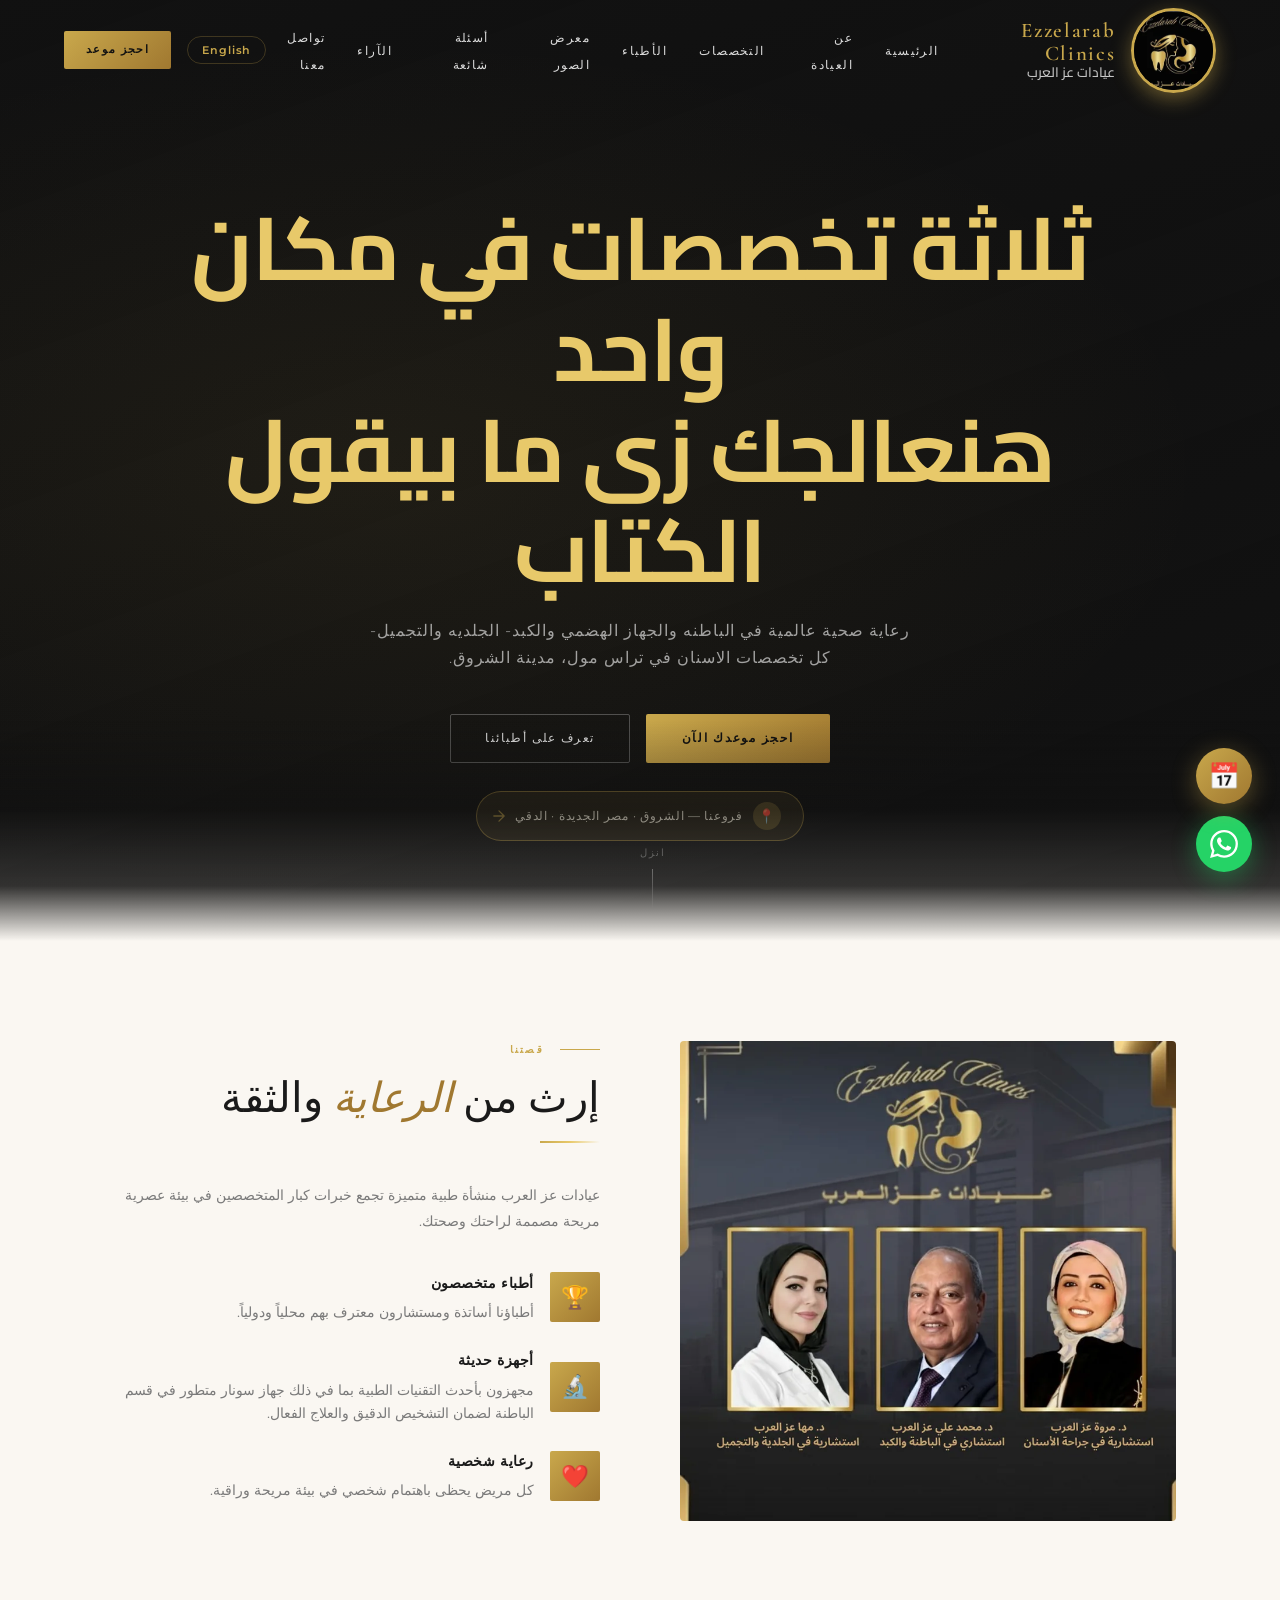
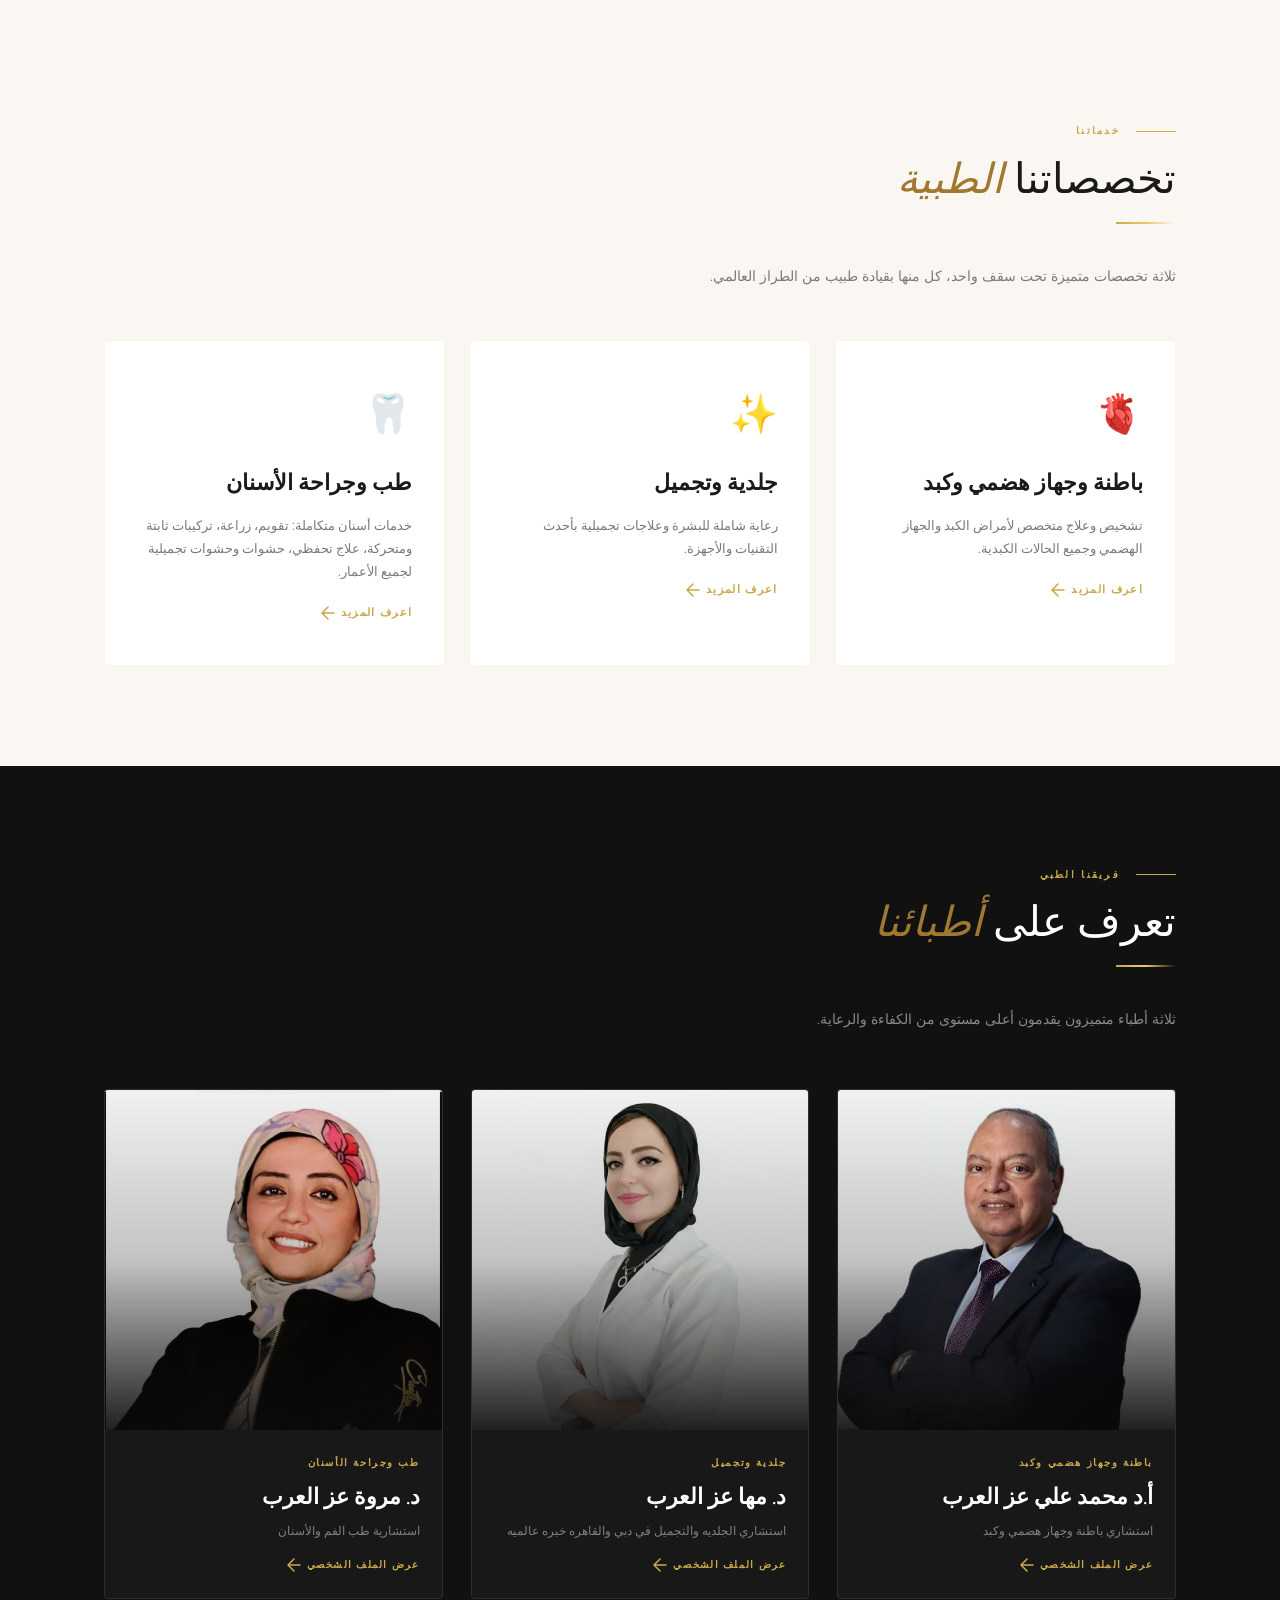
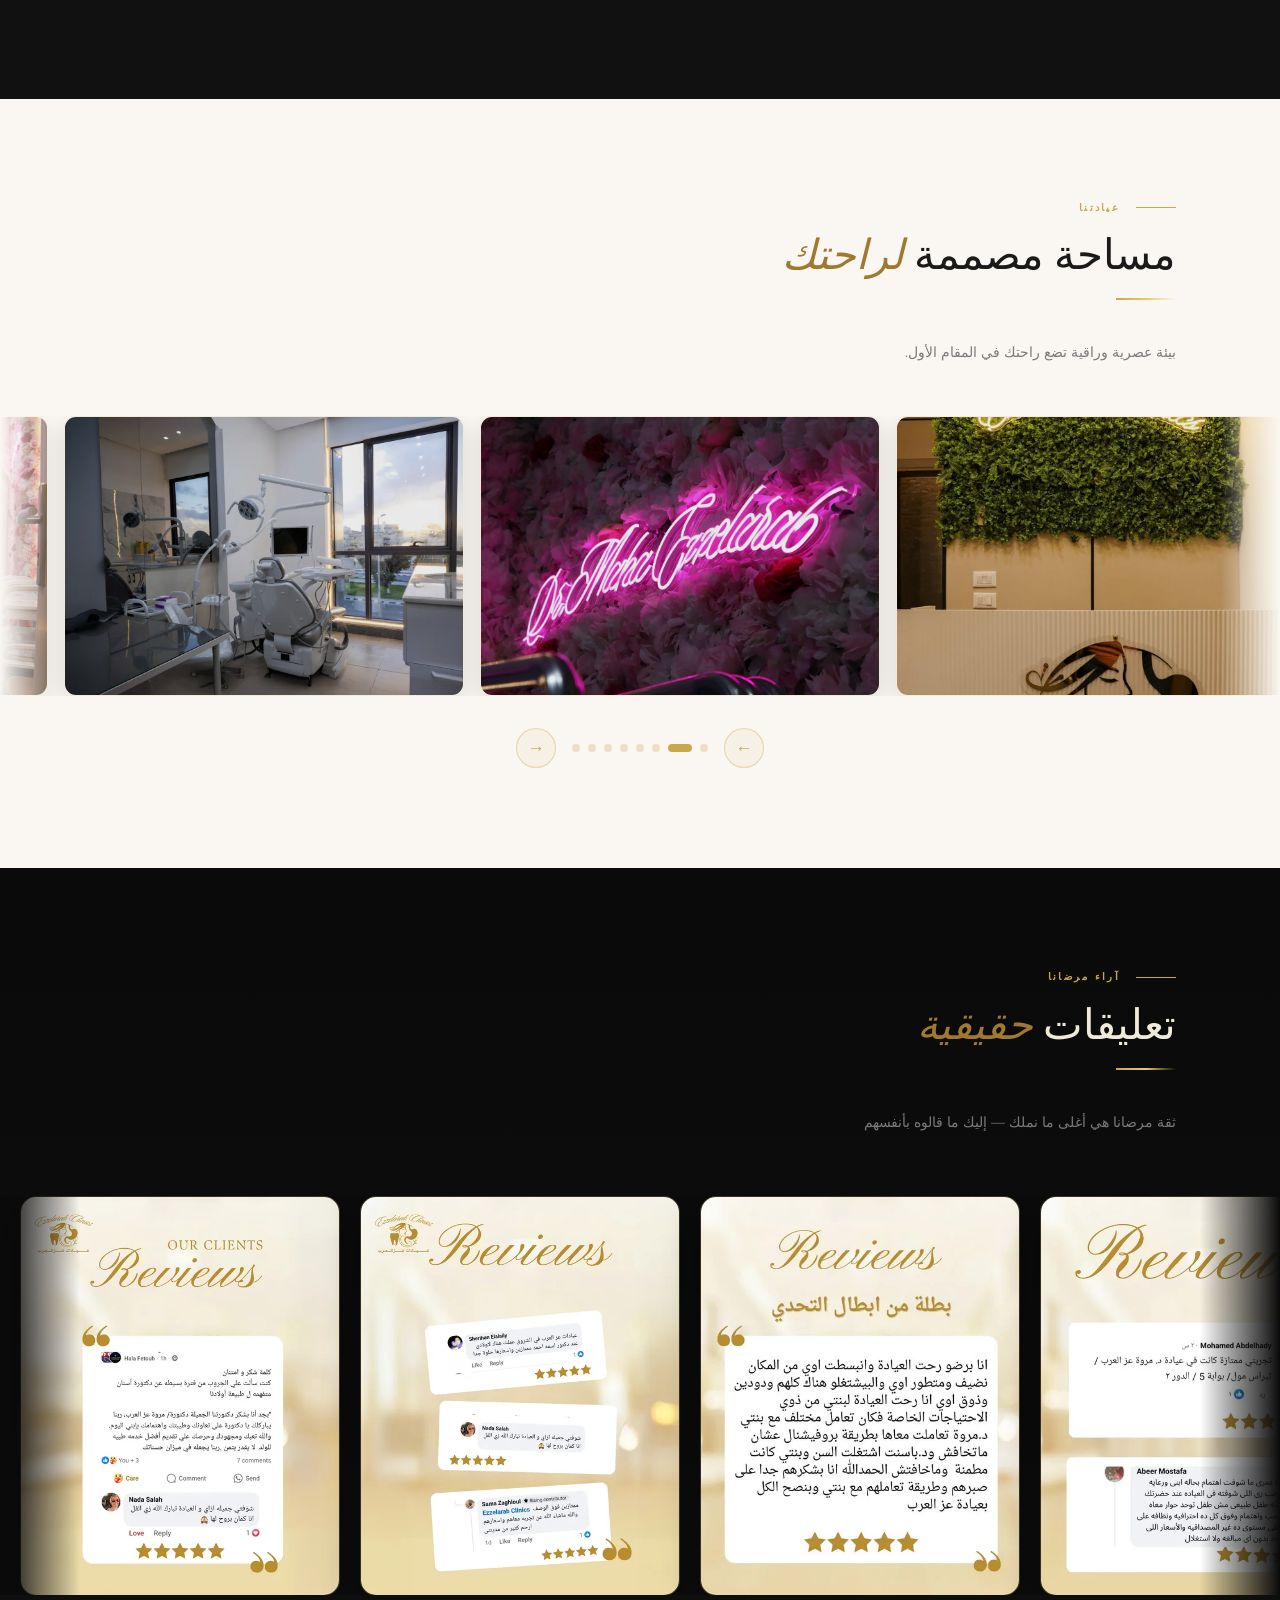
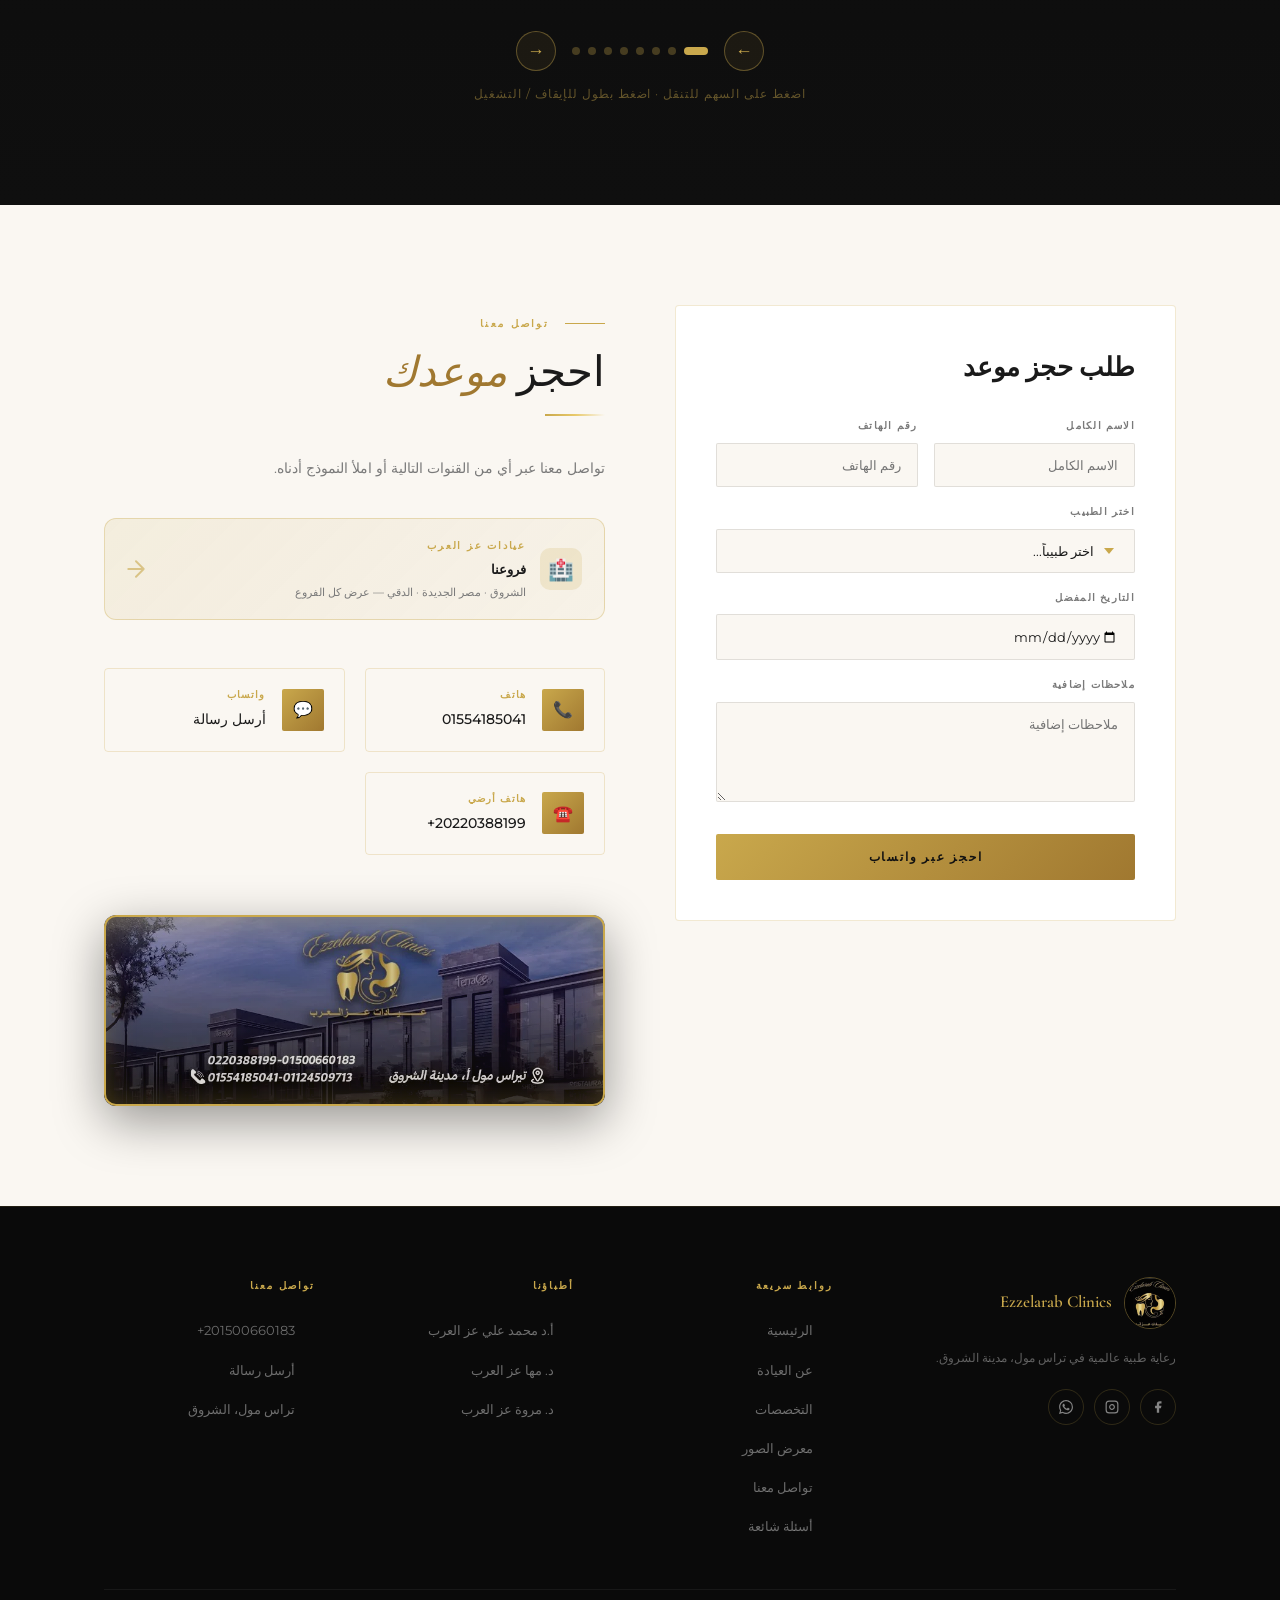
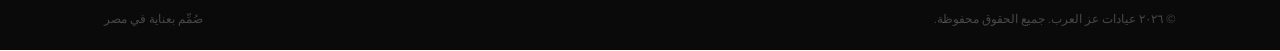
==== index.html @ 3bc79c00 "first commit" ====
<!DOCTYPE html>
<html lang="ar" dir="rtl">
<head>
  <meta charset="UTF-8" />
  <meta name="viewport" content="width=device-width, initial-scale=1.0" />
  <meta name="description" content="عيادات عز العرب في الشروق — أفضل عيادة جلدية وتجميل، طب أسنان، وباطنة وجهاز هضمي. خدمة ذوي الهمم متاحة. تيراس مول الشروق. احجز موعدك الآن." />
  <meta name="keywords" content="عيادة الشروق, عيادة جلدية الشروق, دكتور جلدية الشروق, عيادة أسنان الشروق, طبيب أسنان الشروق, دكتور باطنة الشروق, عيادة تجميل الشروق, عيادة ذوي الهمم الشروق, طبيب أسنان ذوي الهمم, دكتور جلدية قريب مني, أفضل عيادة في الشروق, عيادة تيراس مول, عز العرب, عيادات عز العرب, د. مها عز العرب, د. محمد عز العرب, د. مروة عز العرب, ezzelarab clinics, dermatology shorouk, dentist shorouk, skin clinic cairo, dental clinic el shorouk, internal medicine shorouk, best clinic shorouk, shorouk city clinic, terrace mall clinic, عيادة قرب الشروق, عيادة في القاهرة الجديدة, دكتور جلدية قرب الشروق, عيادة جلدية وتجميل القاهرة, حجز موعد عيادة الشروق, عيادة زوي الهمم القاهرة" />
  <meta name="robots" content="index, follow" />
  <meta name="author" content="عيادات عز العرب" />
  <meta property="og:title" content="عيادات عز العرب | جلدية - أسنان - باطنة | الشروق" />
  <meta property="og:description" content="أفضل عيادات الشروق — جلدية وتجميل، أسنان، وباطنة. خدمة ذوي الهمم. تيراس مول الشروق." />
  <meta property="og:type" content="website" />
  <meta property="og:locale" content="ar_EG" />
  <title>عيادات عز العرب | جلدية - أسنان - باطنة - ذوو الهمم | الشروق</title>
  <link rel="stylesheet" href="style.css" />
  <link rel="stylesheet" href="reset-lang-ar.css" />
  <link rel="stylesheet" href="rtl-professional.css" />
  <link rel="preconnect" href="https://fonts.googleapis.com" />
  <link rel="preconnect" href="https://fonts.gstatic.com" crossorigin />
  <link href="https://fonts.googleapis.com/css2?family=Cormorant+Garamond:ital,wght@0,300;0,400;0,600;1,300&family=Cairo:wght@300;400;600;700;900&family=Montserrat:wght@300;400;500;600;700&display=swap" rel="stylesheet" />
<script type="application/ld+json">
{
  "@context": "https://schema.org",
  "@type": "FAQPage",
  "mainEntity": [
    {
      "@type": "Question",
      "name": "إيه تخصصات عيادات عز العرب؟",
      "acceptedAnswer": {
        "@type": "Answer",
        "text": "عيادات عز العرب في الشروق بتضم ثلاث تخصصات: طب الباطنة والجهاز الهضمي مع د. محمد علي عز العرب، الجلدية والتجميل مع د. مها عز العرب، وطب وجراحة الأسنان مع د. مروة عز العرب."
      }
    },
    {
      "@type": "Question",
      "name": "فين العيادة بالظبط؟",
      "acceptedAnswer": {
        "@type": "Answer",
        "text": "العيادة موجودة في تيراس مول، مدينة الشروق، القاهرة. يمكنك الوصول إليها بسهولة من الشروق والقاهرة الجديدة وما حواليها."
      }
    },
    {
      "@type": "Question",
      "name": "هل في خدمة لذوي الهمم؟",
      "acceptedAnswer": {
        "@type": "Answer",
        "text": "أيوه، عيادات عز العرب بتوفر خدمة خاصة لذوي الهمم في جميع التخصصات — جلدية وأسنان وباطنة."
      }
    },
    {
      "@type": "Question",
      "name": "إزاي أحجز موعد؟",
      "acceptedAnswer": {
        "@type": "Answer",
        "text": "تقدر تحجز موعدك عن طريق نموذج الحجز في الموقع، أو على رقم 01554185041، أو عبر WhatsApp على نفس الرقم، أو على الأرضي 0220388199."
      }
    },
    {
      "@type": "Question",
      "name": "What specialties does Ezzelarab Clinics offer?",
      "acceptedAnswer": {
        "@type": "Answer",
        "text": "Ezzelarab Clinics in El Shorouk offers Internal Medicine, Dermatology and Aesthetics, and Dental Surgery. Services are available for people with disabilities."
      }
    },
    {
      "@type": "Question",
      "name": "Where is Ezzelarab Clinics located?",
      "acceptedAnswer": {
        "@type": "Answer",
        "text": "Ezzelarab Clinics is located in Terrace Mall, El Shorouk City, Cairo, Egypt."
      }
    }
  ]
}
</script>
</head>
<body>

<!-- ══ LOADER ══ -->
<div id="page-loader">
  <img src="images/logo.webp" alt="Ezzelarab Clinics" class="loader-logo" />
  <div class="loader-bar"></div>
</div>

<!-- ══ NAVBAR ══ -->
<nav id="navbar" class="transparent">
  <a href="index.html" class="nav-logo">
    <img src="images/logo.webp" alt="Logo" />
    <div class="nav-logo-text">
      <span class="en">Ezzelarab Clinics</span>
      <span class="ar">عيادات عز العرب</span>
    </div>
  </a>
  <ul class="nav-links">
    <li><a href="#hero"        data-i18n="nav_home"></a></li>
    <li><a href="#about"       data-i18n="nav_about"></a></li>
    <li><a href="#specialties" data-i18n="nav_specialties"></a></li>
    <li><a href="#doctors"     data-i18n="nav_doctors"></a></li>
    <li><a href="#gallery"     data-i18n="nav_gallery"></a></li>
    <li><a href="faq.html"     data-i18n="nav_faq">أسئلة شائعة</a></li>
    <li><a href="#testimonials" data-i18n="test_nav">الآراء</a></li>
    <li><a href="#booking"     data-i18n="nav_contact"></a></li>
  </ul>
  <div class="nav-actions">
    <button class="lang-toggle">English</button>
    <a href="#booking" class="btn-book-nav" data-i18n="nav_book"></a>
    <button class="nav-hamburger" aria-label="Menu">
      <span></span><span></span><span></span>
    </button>
  </div>
</nav>

<!-- Mobile Menu -->
<div class="nav-mobile-menu">
  <a href="#hero"        data-i18n="nav_home"></a>
  <div class="nav-mobile-divider"></div>
  <a href="#about"       data-i18n="nav_about"></a>
  <div class="nav-mobile-divider"></div>
  <a href="#specialties" data-i18n="nav_specialties"></a>
  <div class="nav-mobile-divider"></div>
  <a href="#doctors"     data-i18n="nav_doctors"></a>
  <div class="nav-mobile-divider"></div>
  <a href="#gallery"     data-i18n="nav_gallery"></a>
  <div class="nav-mobile-divider"></div>
  <a href="faq.html"     data-i18n="nav_faq">أسئلة شائعة</a>
  <div class="nav-mobile-divider"></div>
  <a href="#testimonials" data-i18n="test_nav">الآراء</a>
  <div class="nav-mobile-divider"></div>
  <a href="#booking"     data-i18n="nav_contact"></a>
  <div class="nav-mobile-divider"></div>
  <a href="#booking" class="btn-primary" style="font-size:0.9rem;padding:14px 32px;" data-i18n="nav_book"></a>
</div>

<!-- ══ HERO ══ -->
<section id="hero">
  <div class="hero-bg"></div>
  <div class="hero-content">
    <h1 class="hero-title">
      <span data-i18n="hero_title_1"></span><br/>
      <span data-i18n="hero_title_2" style="color:transparent;background:linear-gradient(135deg,#C9A84C,#F5E1A4,#C9A84C);-webkit-background-clip:text;background-clip:text;font-style:italic"></span><br/>
      <span data-i18n="hero_title_3"></span>
    </h1>
    <p class="hero-subtitle" data-i18n="hero_sub"></p>
    <div class="hero-cta">
      <a href="#booking" class="btn-primary"><span data-i18n="hero_btn1"></span></a>
      <a href="#doctors" class="btn-secondary"><span data-i18n="hero_btn2"></span></a>
    </div>
    <a href="branches.html" id="hero-branches-btn" style="display:inline-flex;align-items:center;gap:10px;margin-top:28px;background:rgba(201,168,76,0.1);border:1px solid rgba(201,168,76,0.4);border-radius:40px;padding:10px 22px 10px 16px;text-decoration:none;color:rgba(240,234,216,0.85);font-size:0.75rem;letter-spacing:0.06em;transition:all 0.25s;backdrop-filter:blur(8px);animation:heroBtnPulse 3s ease-in-out infinite;"
    onmouseover="this.style.background='rgba(201,168,76,0.2)';this.style.borderColor='rgba(201,168,76,0.7)';this.style.color='#F5E1A4'"
    onmouseout="this.style.background='rgba(201,168,76,0.1)';this.style.borderColor='rgba(201,168,76,0.4)';this.style.color='rgba(240,234,216,0.85)'">
      <span style="background:rgba(201,168,76,0.25);border-radius:50%;width:28px;height:28px;display:flex;align-items:center;justify-content:center;font-size:0.85rem;flex-shrink:0;">📍</span>
      <span data-i18n="hero_branches_btn"></span>
      <svg width="12" height="12" viewBox="0 0 14 14" fill="none" style="opacity:0.6;flex-shrink:0;"><path d="M1 7h12M7 1l6 6-6 6" stroke="#C9A84C" stroke-width="1.5" stroke-linecap="round" stroke-linejoin="round"/></svg>
    </a>
    <style>@keyframes heroBtnPulse{0%,100%{box-shadow:0 0 0 0 rgba(201,168,76,0)}50%{box-shadow:0 0 0 6px rgba(201,168,76,0.12)}}</style>
  </div>
  <div class="hero-scroll-hint">
    <span data-i18n="hero_scroll"></span>
    <div class="scroll-line"></div>
  </div>
</section>

<!-- ══ ABOUT ══ -->
<section id="about">
  <div class="container">
    <div class="about-grid">
      <div class="about-images reveal">
        <img src="images/group.webp" alt="فريق عيادات عز العرب الطبي - أطباء الشروق - Ezzelarab Medical Team El Shorouk" class="about-img-main" />
      </div>
      <div class="about-content reveal reveal-delay-2">
        <div class="section-eyebrow"><div class="eyebrow-line"></div><span class="eyebrow-text" data-i18n="about_eye"></span></div>
        <h2 class="section-title" data-i18n="about_title"></h2>
        <div class="divider-gold"></div>
        <p class="section-desc" data-i18n="about_desc"></p>
        <div class="about-features">
          <div class="about-feature"><div class="feature-icon">🏆</div><div class="feature-content"><h4 data-i18n="about_f1_title"></h4><p data-i18n="about_f1_desc"></p></div></div>
          <div class="about-feature"><div class="feature-icon">🔬</div><div class="feature-content"><h4 data-i18n="about_f2_title"></h4><p data-i18n="about_f2_desc"></p></div></div>
          <div class="about-feature"><div class="feature-icon">❤️</div><div class="feature-content"><h4 data-i18n="about_f3_title"></h4><p data-i18n="about_f3_desc"></p></div></div>
        </div>
      </div>
    </div>
  </div>
</section>

<!-- ══ SPECIALTIES ══ -->
<section id="specialties">
  <div class="container">
    <div style="max-width:560px" class="reveal">
      <div class="section-eyebrow"><div class="eyebrow-line"></div><span class="eyebrow-text" data-i18n="spec_eye"></span></div>
      <h2 class="section-title" data-i18n="spec_title"></h2>
      <div class="divider-gold"></div>
      <p class="section-desc" data-i18n="spec_desc"></p>
    </div>
    <div class="specialties-grid">
      <div class="specialty-card reveal reveal-delay-1"><span class="specialty-icon">🫀</span><h3 data-i18n="spec1_title"></h3><p data-i18n="spec1_desc"></p><a href="dr-mohamed.html" class="specialty-link"><span data-i18n="spec1_link"></span><svg width="14" height="14" viewBox="0 0 14 14" fill="none"><path d="M1 7h12M7 1l6 6-6 6" stroke="currentColor" stroke-width="1.5" stroke-linecap="round" stroke-linejoin="round"/></svg></a></div>
      <div class="specialty-card reveal reveal-delay-2"><span class="specialty-icon">✨</span><h3 data-i18n="spec2_title"></h3><p data-i18n="spec2_desc"></p><a href="dr-maha.html" class="specialty-link"><span data-i18n="spec2_link"></span><svg width="14" height="14" viewBox="0 0 14 14" fill="none"><path d="M1 7h12M7 1l6 6-6 6" stroke="currentColor" stroke-width="1.5" stroke-linecap="round" stroke-linejoin="round"/></svg></a></div>
      <div class="specialty-card reveal reveal-delay-3"><span class="specialty-icon">🦷</span><h3 data-i18n="spec3_title"></h3><p data-i18n="spec3_desc"></p><a href="dr-marwa.html" class="specialty-link"><span data-i18n="spec3_link"></span><svg width="14" height="14" viewBox="0 0 14 14" fill="none"><path d="M1 7h12M7 1l6 6-6 6" stroke="currentColor" stroke-width="1.5" stroke-linecap="round" stroke-linejoin="round"/></svg></a></div>
    </div>
  </div>
</section>

<!-- ══ DOCTORS ══ -->
<section id="doctors">
  <div class="container">
    <div style="max-width:560px" class="reveal">
      <div class="section-eyebrow"><div class="eyebrow-line"></div><span class="eyebrow-text" data-i18n="doc_eye"></span></div>
      <h2 class="section-title" data-i18n="doc_title"></h2>
      <div class="divider-gold"></div>
      <p class="section-desc" data-i18n="doc_desc"></p>
    </div>
    <div class="doctors-grid">
      <a href="dr-mohamed.html" class="doctor-card reveal reveal-delay-1">
        <div class="doctor-img-wrap"><img src="images/dr-mohamed.webp" alt="د. محمد علي عز العرب - دكتور باطنة وجهاز هضمي الشروق - Dr. Mohamed Ezzelarab Internal Medicine El Shorouk" /><div class="doctor-img-overlay"></div><div class="doctor-social"><span class="social-btn" onclick="event.preventDefault();window.open('https://www.facebook.com/Dr.MohamedEzzelarab/','_blank')">f</span></div></div>
        <div class="doctor-info"><div class="doctor-specialty" data-i18n="dr1_spec"></div><div class="doctor-name" data-i18n="dr1_name"></div><div class="doctor-title" data-i18n="dr1_title"></div><div class="doctor-cta"><span data-i18n="dr1_cta"></span><svg width="14" height="14" viewBox="0 0 14 14" fill="none"><path d="M1 7h12M7 1l6 6-6 6" stroke="#C9A84C" stroke-width="1.5" stroke-linecap="round" stroke-linejoin="round"/></svg></div></div>
      </a>
      <a href="dr-maha.html" class="doctor-card reveal reveal-delay-2">
        <div class="doctor-img-wrap"><img src="images/dr-maha.webp" alt="د. مها عز العرب - دكتورة جلدية وتجميل الشروق - Dr. Maha Ezzelarab Dermatology El Shorouk" /><div class="doctor-img-overlay"></div><div class="doctor-social"><span class="social-btn" onclick="event.preventDefault();window.open('https://www.facebook.com/p/drmahaezzelarab-100064022654227/','_blank')">f</span><span class="social-btn" onclick="event.preventDefault();window.open('https://www.instagram.com/dr.maha.ezzelarab/','_blank')">📷</span></div></div>
        <div class="doctor-info"><div class="doctor-specialty" data-i18n="dr2_spec"></div><div class="doctor-name" data-i18n="dr2_name"></div><div class="doctor-title" data-i18n="dr2_title"></div><div class="doctor-cta"><span data-i18n="dr2_cta"></span><svg width="14" height="14" viewBox="0 0 14 14" fill="none"><path d="M1 7h12M7 1l6 6-6 6" stroke="#C9A84C" stroke-width="1.5" stroke-linecap="round" stroke-linejoin="round"/></svg></div></div>
      </a>
      <a href="dr-marwa.html" class="doctor-card reveal reveal-delay-3">
        <div class="doctor-img-wrap"><img src="images/dr-marwa.webp" alt="د. مروة عز العرب - دكتورة أسنان الشروق - خدمة ذوي الهمم - Dr. Marwa Ezzelarab Dentist El Shorouk" /><div class="doctor-img-overlay"></div><div class="doctor-social"><span class="social-btn" onclick="event.preventDefault();window.open('https://www.vezeeta.com/ar/dr/دكتورة-مروه-عز-العرب-اسنان','_blank')">🔗</span></div></div>
        <div class="doctor-info"><div class="doctor-specialty" data-i18n="dr3_spec"></div><div class="doctor-name" data-i18n="dr3_name"></div><div class="doctor-title" data-i18n="dr3_title"></div><div class="doctor-cta"><span data-i18n="dr3_cta"></span><svg width="14" height="14" viewBox="0 0 14 14" fill="none"><path d="M1 7h12M7 1l6 6-6 6" stroke="#C9A84C" stroke-width="1.5" stroke-linecap="round" stroke-linejoin="round"/></svg></div></div>
      </a>
    </div>
  </div>
</section>

<!-- ══ GALLERY ══ -->
<section id="gallery" style="padding:100px 0;background:var(--ivory);overflow:hidden;">
  <div class="container">
    <div style="max-width:560px;margin-bottom:50px;" class="reveal">
      <div class="section-eyebrow"><div class="eyebrow-line"></div><span class="eyebrow-text" data-i18n="gal_eye"></span></div>
      <h2 class="section-title" data-i18n="gal_title"></h2>
      <div class="divider-gold"></div>
      <p class="section-desc" data-i18n="gal_desc"></p>
    </div>
  </div>

  <!-- Gallery Slider — same pattern as testimonials -->
  <div class="gallery-slider-viewport" style="position:relative;overflow:hidden;">
    <div dir="ltr" id="galleryTrack" style="display:flex;gap:16px;will-change:transform;padding:0 5%;transition:transform 0.7s cubic-bezier(0.25,0.46,0.45,0.94);">
      <div class="gcard" onclick="openLightbox(0)"><img src="images/clinic5.webp"  alt="عيادة جلدية وتجميل الشروق" /></div>
      <div class="gcard" onclick="openLightbox(1)"><img src="images/clinic6.webp"  alt="عيادة أسنان الشروق" /></div>
      <div class="gcard" onclick="openLightbox(2)"><img src="images/clinic7.webp"  alt="عيادات عز العرب - داخلي" /></div>
      <div class="gcard" onclick="openLightbox(3)"><img src="images/clinic8.webp"  alt="مدخل عيادات عز العرب" /></div>
      <div class="gcard" onclick="openLightbox(4)"><img src="images/clinc8.jpeg"   alt="عيادات عز العرب الشروق" /></div>
      <div class="gcard" onclick="openLightbox(5)"><img src="images/clinic9.jpeg"  alt="عيادات عز العرب الشروق" /></div>
      <div class="gcard" onclick="openLightbox(6)"><img src="images/clinc10.jpeg"  alt="عيادات عز العرب الشروق" /></div>
      <div class="gcard" onclick="openLightbox(7)"><img src="images/clinic11.jpeg" alt="عيادات عز العرب - باطنة" /></div>
      <!-- clones for infinite loop -->
      <div class="gcard gcard-clone" onclick="openLightbox(0)"><img src="images/clinic5.webp"  alt="" /></div>
      <div class="gcard gcard-clone" onclick="openLightbox(1)"><img src="images/clinic6.webp"  alt="" /></div>
      <div class="gcard gcard-clone" onclick="openLightbox(2)"><img src="images/clinic7.webp"  alt="" /></div>
    </div>
    <!-- fade edges -->
    <div style="position:absolute;top:0;left:0;width:60px;height:100%;background:linear-gradient(90deg,var(--ivory),transparent);z-index:2;pointer-events:none;"></div>
    <div style="position:absolute;top:0;right:0;width:60px;height:100%;background:linear-gradient(-90deg,var(--ivory),transparent);z-index:2;pointer-events:none;"></div>
  </div>

  <!-- Controls -->
  <div style="display:flex;align-items:center;justify-content:center;gap:16px;margin-top:32px;">
    <button id="gPrev" aria-label="السابق" style="width:40px;height:40px;border-radius:50%;border:1px solid rgba(201,168,76,0.4);background:rgba(201,168,76,0.08);color:#C9A84C;font-size:1.1rem;cursor:pointer;display:flex;align-items:center;justify-content:center;transition:all 0.25s;flex-shrink:0;">&#8592;</button>
    <div id="galleryDots" style="display:flex;gap:8px;align-items:center;">
      <span class="gdot active" data-i="0"></span>
      <span class="gdot" data-i="1"></span>
      <span class="gdot" data-i="2"></span>
      <span class="gdot" data-i="3"></span>
      <span class="gdot" data-i="4"></span>
      <span class="gdot" data-i="5"></span>
      <span class="gdot" data-i="6"></span>
      <span class="gdot" data-i="7"></span>
    </div>
    <button id="gNext" aria-label="التالي" style="width:40px;height:40px;border-radius:50%;border:1px solid rgba(201,168,76,0.4);background:rgba(201,168,76,0.08);color:#C9A84C;font-size:1.1rem;cursor:pointer;display:flex;align-items:center;justify-content:center;transition:all 0.25s;flex-shrink:0;">&#8594;</button>
  </div>
</section>

<style>
.gcard {
  flex: 0 0 400px;
  height: 280px;
  border-radius: 12px;
  overflow: hidden;
  cursor: zoom-in;
  position: relative;
  border: 1px solid rgba(201,168,76,0.15);
  box-shadow: 0 6px 24px rgba(0,0,0,0.12);
  transition: transform 0.3s, box-shadow 0.3s, border-color 0.3s;
  flex-shrink: 0;
}
.gcard:hover {
  transform: translateY(-5px) scale(1.02);
  box-shadow: 0 16px 48px rgba(201,168,76,0.2);
  border-color: rgba(201,168,76,0.5);
}
.gcard img { width:100%; height:100%; object-fit:cover; display:block; transition:transform 0.5s; filter:brightness(0.92) saturate(0.9); }
.gcard:hover img { transform:scale(1.06); filter:brightness(1) saturate(1); }
.gcard::after { content:'🔍'; position:absolute;inset:0;display:flex;align-items:center;justify-content:center;font-size:1.8rem;background:rgba(0,0,0,0.35);opacity:0;transition:opacity 0.3s; }
.gcard:hover::after { opacity:1; }
.gdot { width:8px;height:8px;border-radius:50%;background:rgba(201,168,76,0.3);cursor:pointer;transition:all 0.3s;display:inline-block; }
.gdot.active { background:var(--gold,#C9A84C);width:24px;border-radius:4px; }
#gPrev:hover, #gNext:hover { background:rgba(201,168,76,0.2)!important; border-color:rgba(201,168,76,0.7)!important; }
@media (max-width: 768px) {
  .gcard { flex: 0 0 85vw; height: 220px; }
}
@media (max-width: 480px) {
  .gcard { flex: 0 0 90vw; height: 200px; }
}
</style>

<script>
(function() {
  var track   = document.getElementById('galleryTrack');
  var dots    = document.querySelectorAll('.gdot');
  var btnPrev = document.getElementById('gPrev');
  var btnNext = document.getElementById('gNext');
  var TOTAL   = 8;
  var current = 0;
  var autoTimer = null;

  function getCardWidth() {
    var c = track.querySelector('.gcard');
    return c ? c.offsetWidth + 16 : 416;
  }

  function goTo(index, smooth) {
    if (smooth === undefined) smooth = true;
    current = ((index % TOTAL) + TOTAL) % TOTAL;
    track.style.transition = smooth ? 'transform 0.7s cubic-bezier(0.25,0.46,0.45,0.94)' : 'none';
    track.style.transform  = 'translateX(-' + (current * getCardWidth()) + 'px)';
    dots.forEach(function(d,i){ d.classList.toggle('active', i === current); });
  }

  function next() {
    var nxt = current + 1;
    if (nxt >= TOTAL) {
      track.style.transition = 'transform 0.7s cubic-bezier(0.25,0.46,0.45,0.94)';
      track.style.transform  = 'translateX(-' + (TOTAL * getCardWidth()) + 'px)';
      setTimeout(function(){ goTo(0, false); }, 720);
    } else {
      goTo(nxt);
    }
    dots.forEach(function(d,i){ d.classList.toggle('active', i === (nxt % TOTAL)); });
  }

  function prev() { goTo(current - 1); }

  function startAuto() {
    clearInterval(autoTimer);
    autoTimer = setInterval(function(){ next(); }, 3200);
  }

  btnNext.addEventListener('click', function(){ next(); startAuto(); });
  btnPrev.addEventListener('click', function(){ prev(); startAuto(); });
  dots.forEach(function(d){
    d.addEventListener('click', function(){ goTo(parseInt(d.dataset.i)); startAuto(); });
  });

  // Touch swipe
  var touchX = 0, touchY = 0, swiping = false;
  var viewport = document.querySelector('.gallery-slider-viewport');
  viewport.addEventListener('touchstart', function(e){ touchX=e.touches[0].clientX; touchY=e.touches[0].clientY; swiping=false; },{passive:true});
  viewport.addEventListener('touchmove', function(e){
    var dx=Math.abs(e.touches[0].clientX-touchX), dy=Math.abs(e.touches[0].clientY-touchY);
    if(dx>dy&&dx>10){swiping=true;e.preventDefault();}
  },{passive:false});
  viewport.addEventListener('touchend', function(e){
    if(!swiping)return;
    var diff=touchX-e.changedTouches[0].clientX;
    if(Math.abs(diff)>30){diff>0?next():prev();startAuto();}
    swiping=false;
  },{passive:true});

  goTo(0, false);
  startAuto();
})();
</script>

<!-- ══ GALLERY LIGHTBOX ══ -->
<div id="gallery-lightbox" role="dialog" aria-modal="true">
  <div class="lightbox-backdrop" onclick="closeLightbox()"></div>
  <div class="lightbox-card">
    <button class="lightbox-close" onclick="closeLightbox()" aria-label="إغلاق">✕</button>
    <button class="lightbox-nav lightbox-prev" onclick="lightboxNav(-1)" aria-label="السابق">&#8592;</button>
    <img id="lightbox-img" src="" alt="" />
    <button class="lightbox-nav lightbox-next" onclick="lightboxNav(1)" aria-label="التالي">&#8594;</button>
    <div class="lightbox-counter"><span id="lightbox-current">1</span> / <span id="lightbox-total">8</span></div>
  </div>
</div>

<script>
(function(){
  var images = [
    { src: 'images/clinic5.webp', alt: 'Dermatology' },
    { src: 'images/clinic6.webp', alt: 'Dental' },
    { src: 'images/clinic7.webp', alt: 'Interior' },
    { src: 'images/clinic8.webp', alt: 'Front' },
    { src: 'images/clinc8.jpeg', alt: 'Clinic 8' },
    { src: 'images/clinic9.jpeg', alt: 'Clinic 9' },
    { src: 'images/clinc10.jpeg', alt: 'Clinic 10' },
    { src: 'images/clinic11.jpeg', alt: 'Clinic 11' }
  ];
  var current = 0;
  var lb = document.getElementById('gallery-lightbox');
  var lbImg = document.getElementById('lightbox-img');
  var lbCurrent = document.getElementById('lightbox-current');
  var lbTotal = document.getElementById('lightbox-total');
  lbTotal.textContent = images.length;

  window.openLightbox = function(index) {
    current = index;
    lbImg.src = images[current].src;
    lbImg.alt = images[current].alt;
    lbCurrent.textContent = current + 1;
    lb.classList.add('open');
    document.body.style.overflow = 'hidden';
  };

  window.closeLightbox = function() {
    lb.classList.remove('open');
    document.body.style.overflow = '';
  };

  window.lightboxNav = function(dir) {
    current = (current + dir + images.length) % images.length;
    lbImg.src = images[current].src;
    lbImg.alt = images[current].alt;
    lbCurrent.textContent = current + 1;
  };

  // Keyboard support
  document.addEventListener('keydown', function(e) {
    if (!lb.classList.contains('open')) return;
    if (e.key === 'Escape') closeLightbox();
    if (e.key === 'ArrowLeft') lightboxNav(-1);
    if (e.key === 'ArrowRight') lightboxNav(1);
  });

  // Touch swipe
  var tx = 0;
  lbImg.addEventListener('touchstart', function(e){ tx = e.touches[0].clientX; }, {passive:true});
  lbImg.addEventListener('touchend', function(e){
    var diff = tx - e.changedTouches[0].clientX;
    if (Math.abs(diff) > 40) lightboxNav(diff > 0 ? 1 : -1);
  }, {passive:true});
})();
</script>
<!-- ══ TESTIMONIALS ══ -->
<section id="testimonials" style="padding:100px 0;background:linear-gradient(180deg,#0a0a0a 0%,#0f0f0f 100%);overflow:hidden;">
  <div class="container">
    <div style="max-width:560px;margin-bottom:60px;" class="reveal">
      <div class="section-eyebrow"><div class="eyebrow-line"></div><span class="eyebrow-text" data-i18n="test_eye"></span></div>
      <h2 class="section-title" style="color:var(--cream,#F0EAD8);" data-i18n="test_title"></h2>
      <div class="divider-gold"></div>
      <p class="section-desc" data-i18n="test_desc"></p>
    </div>
  </div>

  <style>
    .tcard {
      flex: 0 0 auto;
      width: 320px;
      border-radius: 16px;
      overflow: hidden;
      border: 1px solid rgba(201,168,76,0.2);
      box-shadow: 0 8px 32px rgba(0,0,0,0.5);
      transition: transform 0.3s, box-shadow 0.3s, border-color 0.3s;
      background: #111;
    }
    .tcard:hover {
      transform: translateY(-6px) scale(1.02);
      box-shadow: 0 20px 60px rgba(201,168,76,0.18);
      border-color: rgba(201,168,76,0.55);
    }
    .tcard img {
      width: 100%;
      height: auto;
      display: block;
    }
    @media (max-width: 768px) {
      .tcard { width: 88vw; }
    }
  </style>
  <div class="testimonials-viewport" style="position:relative;overflow:hidden;touch-action:pan-y;">
    <div dir="ltr" id="testimonialsTrack" style="display:flex;gap:20px;will-change:transform;padding:0 20px;transition:transform 0.7s cubic-bezier(0.25,0.46,0.45,0.94);touch-action:pan-y;">
      <div class="tcard"><img src="images/510960952_122139317228707828_7095149175619945680_n.webp" alt="تعليق مريض"/></div>
      <div class="tcard"><img src="images/530267027_122139317222707828_5116137943069179426_n.webp" alt="تعليق مريض"/></div>
      <div class="tcard"><img src="images/557731464_122144701946707828_7300779247772860249_n.webp" alt="تعليق مريض"/></div>
      <div class="tcard"><img src="images/574256944_122147404772707828_9158622505214671314_n.webp" alt="تعليق مريض"/></div>
      <div class="tcard"><img src="images/605201584_122151543470707828_8739646189278754698_n.webp" alt="تعليق مريض"/></div>
      <div class="tcard"><img src="images/615055190_122153130038707828_5028338225976758975_n.webp" alt="تعليق مريض"/></div>
      <div class="tcard"><img src="images/615850122_122153128082707828_5417242780022442874_n.webp" alt="تعليق مريض"/></div>
      <div class="tcard"><img src="images/630672072_122155017116707828_6930216023906360318_n.webp" alt="تعليق مريض"/></div>
      <div class="tcard clone"><img src="images/510960952_122139317228707828_7095149175619945680_n.webp" alt="تعليق مريض"/></div>
      <div class="tcard clone"><img src="images/530267027_122139317222707828_5116137943069179426_n.webp" alt="تعليق مريض"/></div>
      <div class="tcard clone"><img src="images/557731464_122144701946707828_7300779247772860249_n.webp" alt="تعليق مريض"/></div>
    </div>
    <div style="position:absolute;top:0;left:0;width:80px;height:100%;background:linear-gradient(90deg,#0a0a0a,transparent);z-index:2;pointer-events:none;"></div>
    <div style="position:absolute;top:0;right:0;width:80px;height:100%;background:linear-gradient(-90deg,#0a0a0a,transparent);z-index:2;pointer-events:none;"></div>
  </div>

  <div style="display:flex;align-items:center;justify-content:center;gap:16px;margin-top:36px;">
    <button id="tPrev" aria-label="السابق" style="width:40px;height:40px;border-radius:50%;border:1px solid rgba(201,168,76,0.4);background:rgba(201,168,76,0.08);color:#C9A84C;font-size:1.1rem;cursor:pointer;display:flex;align-items:center;justify-content:center;transition:all 0.25s;flex-shrink:0;">&#8592;</button>
    <div id="testimonialDots" style="display:flex;gap:8px;align-items:center;">
      <span class="tdot active" data-i="0"></span>
      <span class="tdot" data-i="1"></span>
      <span class="tdot" data-i="2"></span>
      <span class="tdot" data-i="3"></span>
      <span class="tdot" data-i="4"></span>
      <span class="tdot" data-i="5"></span>
      <span class="tdot" data-i="6"></span>
      <span class="tdot" data-i="7"></span>
    </div>
    <button id="tNext" aria-label="التالي" style="width:40px;height:40px;border-radius:50%;border:1px solid rgba(201,168,76,0.4);background:rgba(201,168,76,0.08);color:#C9A84C;font-size:1.1rem;cursor:pointer;display:flex;align-items:center;justify-content:center;transition:all 0.25s;flex-shrink:0;">&#8594;</button>
  </div>
  <p style="text-align:center;margin-top:14px;font-size:0.72rem;color:rgba(201,168,76,0.45);letter-spacing:0.08em;" data-i18n="test_hint"></p>
</section>

<script>
(function() {
  var testimonialsImages = [
    { src: 'images/510960952_122139317228707828_7095149175619945680_n.webp', alt: 'تعليق مريض 1' },
    { src: 'images/530267027_122139317222707828_5116137943069179426_n.webp', alt: 'تعليق مريض 2' },
    { src: 'images/557731464_122144701946707828_7300779247772860249_n.webp', alt: 'تعليق مريض 3' },
    { src: 'images/574256944_122147404772707828_9158622505214671314_n.webp', alt: 'تعليق مريض 4' },
    { src: 'images/605201584_122151543470707828_8739646189278754698_n.webp', alt: 'تعليق مريض 5' },
    { src: 'images/615055190_122153130038707828_5028338225976758975_n.webp', alt: 'تعليق مريض 6' },
    { src: 'images/615850122_122153128082707828_5417242780022442874_n.webp', alt: 'تعليق مريض 7' },
    { src: 'images/630672072_122155017116707828_6930216023906360318_n.webp', alt: 'تعليق مريض 8' }
  ];

  var track   = document.getElementById('testimonialsTrack');
  var dots    = document.querySelectorAll('.tdot');
  var btnPrev = document.getElementById('tPrev');
  var btnNext = document.getElementById('tNext');
  var TOTAL   = 8;
  var current = 0;
  var autoTimer = null;

  var tcards = track.querySelectorAll('.tcard:not(.clone)');
  tcards.forEach(function(card, i) {
    card.style.cursor = 'zoom-in';
    card.addEventListener('click', function() {
      if (window.openLightbox) openLightbox(i, testimonialsImages);
    });
  });

  function getCardWidth() {
    var c = track.querySelector('.tcard');
    return c ? c.offsetWidth + 20 : 340;
  }

  function goTo(index, smooth) {
    if (smooth === undefined) smooth = true;
    current = ((index % TOTAL) + TOTAL) % TOTAL;
    track.style.transition = smooth ? 'transform 0.7s cubic-bezier(0.25,0.46,0.45,0.94)' : 'none';
    track.style.transform  = 'translateX(-' + (current * getCardWidth()) + 'px)';
    dots.forEach(function(d,i){ d.classList.toggle('active', i === current); });
  }

  function next() {
    var nxt = current + 1;
    if (nxt >= TOTAL) {
      track.style.transition = 'transform 0.7s cubic-bezier(0.25,0.46,0.45,0.94)';
      track.style.transform  = 'translateX(-' + (TOTAL * getCardWidth()) + 'px)';
      setTimeout(function(){ goTo(0, false); }, 720);
    } else {
      goTo(nxt);
    }
    dots.forEach(function(d,i){ d.classList.toggle('active', i === (nxt % TOTAL)); });
  }

  function prev() { goTo(current - 1); }

  function startAuto() {
    clearInterval(autoTimer);
    autoTimer = setInterval(function(){ next(); }, 3500);
  }

  btnNext.addEventListener('click', function(){ next(); startAuto(); });
  btnPrev.addEventListener('click', function(){ prev(); startAuto(); });
  dots.forEach(function(d){ d.addEventListener('click', function(){ goTo(parseInt(d.dataset.i)); startAuto(); }); });

  var touchX = 0, touchY = 0, swiping = false;
  var viewport = document.querySelector('.testimonials-viewport');
  viewport.addEventListener('touchstart', function(e){ touchX = e.touches[0].clientX; touchY = e.touches[0].clientY; swiping = false; }, {passive:true});
  viewport.addEventListener('touchmove', function(e){
    var dx = Math.abs(e.touches[0].clientX - touchX), dy = Math.abs(e.touches[0].clientY - touchY);
    if (dx > dy && dx > 10) { swiping = true; e.preventDefault(); }
  }, {passive:false});
  viewport.addEventListener('touchend', function(e){
    if (!swiping) return;
    var diff = touchX - e.changedTouches[0].clientX;
    if (Math.abs(diff) > 30) { diff > 0 ? next() : prev(); startAuto(); }
    swiping = false;
  }, {passive:true});

  var _origOpen = window.openLightbox;
  window.openLightbox = function(index, imagesArr) {
    var arr = imagesArr || null;
    if (arr) {
      var lb = document.getElementById('gallery-lightbox');
      var lbImg = document.getElementById('lightbox-img');
      var lbCurrent = document.getElementById('lightbox-current');
      var lbTotal = document.getElementById('lightbox-total');
      var cur = index;
      lbImg.src = arr[cur].src;
      lbImg.alt = arr[cur].alt;
      lbCurrent.textContent = cur + 1;
      lbTotal.textContent = arr.length;
      lb.classList.add('open');
      document.body.style.overflow = 'hidden';
      window.lightboxNav = function(dir) {
        cur = (cur + dir + arr.length) % arr.length;
        lbImg.src = arr[cur].src;
        lbImg.alt = arr[cur].alt;
        lbCurrent.textContent = cur + 1;
      };
    } else if (_origOpen) {
      _origOpen(index);
    }
  };

  goTo(0, false);
  startAuto();
})();
</script>

<!-- ══ BOOKING ══ -->
<section id="booking">
  <div class="container">
    <div class="booking-grid">
      <div class="booking-form-wrap reveal" id="booking-form-section">
        <h3 class="form-title" data-i18n="form_title"></h3>
        <form id="booking-form" onsubmit="return false">
          <div class="form-row">
            <div class="form-group"><label data-i18n="f_name"></label><input type="text" id="f-name" data-i18n="f_name" placeholder="الاسم الكامل" required /></div>
            <div class="form-group"><label data-i18n="f_phone"></label><input type="tel" id="f-phone" data-i18n="f_phone" placeholder="رقم الهاتف" required /></div>
          </div>
          <div class="form-group">
            <label data-i18n="f_doctor"></label>
            <select id="doctor-select" required>
              <option value="" data-i18n="f_d_opt">اختر طبيباً...</option>
              <option value="د. محمد علي عز العرب - باطنة" data-i18n="f_d1">د. محمد – باطنة وجهاز هضمي</option>
              <option value="د. مها عز العرب - جلدية" data-i18n="f_d2">د. مها – جلدية وتجميل</option>
              <option value="د. مروة عز العرب - أسنان" data-i18n="f_d3">د. مروة – أسنان</option>
            </select>
          </div>
          <div class="form-group"><label data-i18n="f_date"></label><input type="date" id="f-date" min="" /></div>
          <div class="form-group"><label data-i18n="f_notes"></label><textarea id="f-notes" data-i18n="f_notes" placeholder="ملاحظات إضافية"></textarea></div>
          <button type="submit" class="btn-submit" data-i18n="f_submit"></button>
        </form>
      </div>

      <div class="booking-info reveal reveal-delay-1">
        <div class="section-eyebrow"><div class="eyebrow-line"></div><span class="eyebrow-text" data-i18n="bk_eye"></span></div>
        <h2 class="section-title" data-i18n="bk_title"></h2>
        <div class="divider-gold"></div>
        <p class="section-desc" data-i18n="bk_desc"></p>
        <div class="booking-contact-items">
          <a href="branches.html" style="display:flex;align-items:center;justify-content:space-between;gap:14px;margin-bottom:28px;background:linear-gradient(135deg,rgba(201,168,76,0.12),rgba(201,168,76,0.06));border:1px solid rgba(201,168,76,0.35);border-radius:12px;padding:18px 22px;text-decoration:none;transition:all 0.25s;position:relative;overflow:hidden;"
          onmouseover="this.style.background='linear-gradient(135deg,rgba(201,168,76,0.2),rgba(201,168,76,0.1))';this.style.borderColor='rgba(201,168,76,0.6)';this.style.transform='translateY(-2px)'"
          onmouseout="this.style.background='linear-gradient(135deg,rgba(201,168,76,0.12),rgba(201,168,76,0.06))';this.style.borderColor='rgba(201,168,76,0.35)';this.style.transform='none'">
            <div style="display:flex;align-items:center;gap:14px;">
              <div style="width:42px;height:42px;background:rgba(201,168,76,0.18);border-radius:10px;display:flex;align-items:center;justify-content:center;font-size:1.3rem;flex-shrink:0;">🏥</div>
              <div>
                <div style="font-size:0.62rem;letter-spacing:0.18em;color:var(--gold);text-transform:uppercase;font-weight:700;margin-bottom:4px;" data-i18n="branches_btn_label"></div>
                <div style="font-size:0.82rem;color:var(--charcoal);font-weight:600;" data-i18n="branches_btn_title"></div>
                <div style="font-size:0.68rem;color:var(--text-muted);margin-top:2px;" data-i18n="branches_btn_sub"></div>
              </div>
            </div>
            <svg width="18" height="18" viewBox="0 0 14 14" fill="none" style="flex-shrink:0;opacity:0.6;"><path d="M1 7h12M7 1l6 6-6 6" stroke="#C9A84C" stroke-width="1.5" stroke-linecap="round" stroke-linejoin="round"/></svg>
          </a>
          <div class="booking-contact-row">
            <a href="tel:+201500660183" class="booking-contact-item"><div class="contact-icon-box">📞</div><div class="contact-text"><span data-i18n="bk_c1_label"></span><strong data-i18n="bk_c1_val"></strong></div></a>
            <a href="https://wa.me/201554185041" target="_blank" class="booking-contact-item"><div class="contact-icon-box">💬</div><div class="contact-text"><span data-i18n="bk_c2_label"></span><strong data-i18n="bk_c2_val"></strong></div></a>
            <a href="tel:+20220388199" class="booking-contact-item"><div class="contact-icon-box">☎️</div><div class="contact-text"><span data-i18n="bk_c4_label"></span><strong data-i18n="bk_c4_val"></strong></div></a>
          </div>
          <a href="https://maps.google.com/?q=Terrace+Mall+El-Shorouk" target="_blank" class="location-image reveal reveal-delay-2" style="margin-top:40px;border-radius:12px;overflow:hidden;position:relative;box-shadow:0 15px 50px rgba(0,0,0,0.4);display:block;cursor:pointer;transition:all 0.3s ease;">
            <div style="position:absolute;inset:0;border:2px solid var(--gold);border-radius:12px;box-shadow:inset 0 0 30px rgba(201,168,76,0.3);z-index:2;pointer-events:none;"></div>
            <img src="images/terrace-mall.webp" alt="تيراس مول الشروق - موقع عيادات عز العرب - Terrace Mall El Shorouk Clinic Location" style="width:100%;height:auto;display:block;filter:brightness(0.85) contrast(1.1) saturate(0.9);transition:all 0.4s ease;" />
            <div style="position:absolute;inset:0;background:linear-gradient(135deg,rgba(201,168,76,0.05) 0%,rgba(160,120,48,0.08) 100%);pointer-events:none;"></div>
          </a>
        </div>
      </div>
    </div>
  </div>
</section>

<!-- ══ FOOTER ══ -->
<footer id="footer">
  <div class="container">
    <div class="footer-grid">
      <div class="footer-brand">
        <a href="index.html" class="footer-logo"><img src="images/logo.webp" alt="Logo" /><span class="footer-logo-name">Ezzelarab Clinics</span></a>
        <p data-i18n="ft_desc"></p>
        <div class="footer-social">
          <a href="https://www.facebook.com/EzzElarab.Clinic/" target="_blank" title="Facebook"><svg width="14" height="14" viewBox="0 0 24 24" fill="currentColor"><path d="M18 2h-3a5 5 0 0 0-5 5v3H7v4h3v8h4v-8h3l1-4h-4V7a1 1 0 0 1 1-1h3z"/></svg></a>
          <a href="https://www.instagram.com/ezzelarab.clinics/" target="_blank" title="Instagram"><svg width="14" height="14" viewBox="0 0 24 24" fill="none" stroke="currentColor" stroke-width="2"><rect x="2" y="2" width="20" height="20" rx="5" ry="5"/><path d="M16 11.37A4 4 0 1 1 12.63 8 4 4 0 0 1 16 11.37z"/><line x1="17.5" y1="6.5" x2="17.51" y2="6.5"/></svg></a>
          <a href="https://wa.me/201500660183" target="_blank" title="WhatsApp"><svg width="14" height="14" viewBox="0 0 24 24" fill="currentColor"><path d="M17.472 14.382c-.297-.149-1.758-.867-2.03-.967-.273-.099-.471-.148-.67.15-.197.297-.767.966-.94 1.164-.173.199-.347.223-.644.075-.297-.15-1.255-.463-2.39-1.475-.883-.788-1.48-1.761-1.653-2.059-.173-.297-.018-.458.13-.606.134-.133.298-.347.446-.52.149-.174.198-.298.298-.497.099-.198.05-.371-.025-.52-.075-.149-.669-1.612-.916-2.207-.242-.579-.487-.5-.669-.51-.173-.008-.371-.01-.57-.01-.198 0-.52.074-.792.372-.272.297-1.04 1.016-1.04 2.479 0 1.462 1.065 2.875 1.213 3.074.149.198 2.096 3.2 5.077 4.487.709.306 1.262.489 1.694.625.712.227 1.36.195 1.871.118.571-.085 1.758-.719 2.006-1.413.248-.694.248-1.289.173-1.413-.074-.124-.272-.198-.57-.347m-5.421 7.403h-.004a9.87 9.87 0 0 1-5.031-1.378l-.361-.214-3.741.982.998-3.648-.235-.374a9.86 9.86 0 0 1-1.51-5.26c.001-5.45 4.436-9.884 9.888-9.884 2.64 0 5.122 1.03 6.988 2.898a9.825 9.825 0 0 1 2.893 6.994c-.003 5.45-4.437 9.884-9.885 9.884m8.413-18.297A11.815 11.815 0 0 0 12.05 0C5.495 0 .16 5.335.157 11.892c0 2.096.547 4.142 1.588 5.945L.057 24l6.305-1.654a11.882 11.882 0 0 0 5.683 1.448h.005c6.554 0 11.89-5.335 11.893-11.893a11.821 11.821 0 0 0-3.48-8.413z"/></svg></a>
        </div>
      </div>
      <div class="footer-col"><h4 data-i18n="ft_links_title"></h4><ul><li><a href="#hero" data-i18n="nav_home"></a></li><li><a href="#about" data-i18n="nav_about"></a></li><li><a href="#specialties" data-i18n="nav_specialties"></a></li><li><a href="#gallery" data-i18n="nav_gallery"></a></li><li><a href="#booking" data-i18n="nav_contact"></a></li> <li><a href="faq.html" data-i18n="nav_faq"></a></li></ul></div>
      <div class="footer-col"><h4 data-i18n="ft_doctors_title"></h4><ul><li><a href="dr-mohamed.html" data-i18n="dr1_name"></a></li><li><a href="dr-maha.html" data-i18n="dr2_name"></a></li><li><a href="dr-marwa.html" data-i18n="dr3_name"></a></li></ul></div>
      <div class="footer-col"><h4 data-i18n="ft_contact_title"></h4><ul><li><a href="tel:+201500660183">201500660183+</a></li><li><a href="https://wa.me/201500660183" target="_blank" data-i18n="bk_c2_val"></a></li><li><a href="https://maps.google.com/?q=Terrace+Mall+El-Shorouk" target="_blank" data-i18n="ft_address"></a></li></ul></div>
    </div>
    <div class="footer-bottom"><p data-i18n="ft_copy"></p><p data-i18n="ft_made"></p></div>
  </div>
</footer>

<!-- WhatsApp Float -->
<a href="https://wa.me/201500660183" target="_blank" class="whatsapp-float" title="WhatsApp">
  <svg width="26" height="26" viewBox="0 0 24 24" fill="white"><path d="M17.472 14.382c-.297-.149-1.758-.867-2.03-.967-.273-.099-.471-.148-.67.15-.197.297-.767.966-.94 1.164-.173.199-.347.223-.644.075-.297-.15-1.255-.463-2.39-1.475-.883-.788-1.48-1.761-1.653-2.059-.173-.297-.018-.458.13-.606.134-.133.298-.347.446-.52.149-.174.198-.298.298-.497.099-.198.05-.371-.025-.52-.075-.149-.669-1.612-.916-2.207-.242-.579-.487-.5-.669-.51-.173-.008-.371-.01-.57-.01-.198 0-.52.074-.792.372-.272.297-1.04 1.016-1.04 2.479 0 1.462 1.065 2.875 1.213 3.074.149.198 2.096 3.2 5.077 4.487.709.306 1.262.489 1.694.625.712.227 1.36.195 1.871.118.571-.085 1.758-.719 2.006-1.413.248-.694.248-1.289.173-1.413-.074-.124-.272-.198-.57-.347m-5.421 7.403h-.004a9.87 9.87 0 0 1-5.031-1.378l-.361-.214-3.741.982.998-3.648-.235-.374a9.86 9.86 0 0 1-1.51-5.26c.001-5.45 4.436-9.884 9.888-9.884 2.64 0 5.122 1.03 6.988 2.898a9.825 9.825 0 0 1 2.893 6.994c-.003 5.45-4.437 9.884-9.885 9.884m8.413-18.297A11.815 11.815 0 0 0 12.05 0C5.495 0 .16 5.335.157 11.892c0 2.096.547 4.142 1.588 5.945L.057 24l6.305-1.654a11.882 11.882 0 0 0 5.683 1.448h.005c6.554 0 11.89-5.335 11.893-11.893a11.821 11.821 0 0 0-3.48-8.413z"/></svg>
</a>

<!-- Book Now Float Button -->
<a href="#booking" class="book-now-float" title="احجز موعدك الآن" onclick="document.getElementById('booking-form-section').scrollIntoView({behavior:'smooth',block:'center'});return false;"></a>

<!-- SEO Structured Data -->
<script type="application/ld+json">
{
  "@context": "https://schema.org",
  "@type": "MedicalClinic",
  "name": "عيادات عز العرب",
  "alternateName": ["Ezzelarab Clinics", "عيادة عز العرب", "Ezzelarab Medical Clinic", "عيادات عز العرب الشروق"],
  "description": "عيادات متخصصة في الشروق تضم طب الباطنة والجهاز الهضمي، الجلدية والتجميل، وطب الأسنان. نوفر خدمة خاصة لذوي الهمم. أفضل عيادة في الشروق وتيراس مول.",
  "url": "https://ezzelarab-clinics.com",
  "telephone": ["+201500660183", "+20220388199"],
  "address": {
    "@type": "PostalAddress",
    "streetAddress": "تيراس مول، الشروق",
    "addressLocality": "الشروق",
    "addressRegion": "القاهرة",
    "addressCountry": "EG"
  },
  "medicalSpecialty": ["Dermatology", "Dentistry", "InternalMedicine", "Gastroenterology"],
  "availableService": [
    {"@type": "MedicalTherapy", "name": "جلدية وتجميل"},
    {"@type": "MedicalTherapy", "name": "طب الأسنان"},
    {"@type": "MedicalTherapy", "name": "باطنة وجهاز هضمي"},
    {"@type": "MedicalTherapy", "name": "خدمة ذوي الهمم"},
    {"@type": "MedicalTherapy", "name": "Dermatology and Aesthetics"},
    {"@type": "MedicalTherapy", "name": "Dental Care"},
    {"@type": "MedicalTherapy", "name": "Internal Medicine"}
  ],
  "hasMap": "https://maps.google.com/?q=Terrace+Mall+El-Shorouk",
  "sameAs": [
    "https://www.facebook.com/EzzElarab.Clinic/",
    "https://www.instagram.com/ezzelarab.clinics/"
  ],
  "employee": [
    {
      "@type": "Physician",
      "name": "د. محمد علي عز العرب",
      "alternateName": "Dr. Mohamed Ali Ezzelarab",
      "medicalSpecialty": "InternalMedicine"
    },
    {
      "@type": "Physician",
      "name": "د. مها عز العرب",
      "alternateName": "Dr. Maha Ezzelarab",
      "medicalSpecialty": "Dermatology"
    },
    {
      "@type": "Physician",
      "name": "د. مروة عز العرب",
      "alternateName": "Dr. Marwa Ezzelarab",
      "medicalSpecialty": "Dentistry"
    }
  ]
}
</script>

<!-- Hidden SEO Keywords - Valid & Google Safe -->
<div style="position:absolute;width:1px;height:1px;overflow:hidden;opacity:0;pointer-events:none;" aria-hidden="true">
  <span>عيادة جلدية الشروق</span>
  <span>دكتور جلدية الشروق</span>
  <span>عيادة أسنان الشروق</span>
  <span>طبيب أسنان الشروق</span>
  <span>دكتور باطنة الشروق</span>
  <span>عيادة تجميل الشروق</span>
  <span>علاج جلدي الشروق</span>
  <span>حجز موعد دكتور الشروق</span>
  <span>عيادة ذوي الهمم الشروق</span>
  <span>طبيب أسنان ذوي الهمم</span>
  <span>دكتور جلدية قريب مني</span>
  <span>أفضل دكتور جلدية الشروق</span>
  <span>أفضل دكتور أسنان الشروق</span>
  <span>عيادة تيراس مول الشروق</span>
  <span>عيادات عز العرب</span>
  <span>د. مها عز العرب جلدية</span>
  <span>د. محمد عز العرب باطنة</span>
  <span>د. مروة عز العرب أسنان</span>
  <span>dermatology clinic el shorouk</span>
  <span>dentist el shorouk cairo</span>
  <span>skin clinic shorouk city</span>
  <span>best dermatologist near shorouk</span>
  <span>dental clinic terrace mall</span>
  <span>internal medicine shorouk</span>
  <span>disabled friendly clinic cairo</span>
  <span>ezzelarab clinics</span>
  <span>dr maha ezzelarab dermatology</span>
  <span>dr marwa ezzelarab dentist</span>
  <span>dr mohamed ezzelarab</span>
  <span>عيادة في القاهرة الجديدة</span>
  <span>دكتور جلدية القاهرة الجديدة</span>
  <span>عيادة جنب الشروق</span>
  <span>عيادة قريبة من الشروق</span>
  <span>دكتور تجميل الشروق</span>
  <span>ليزر جلدي الشروق</span>
  <span>تبييض أسنان الشروق</span>
  <span>علاج جهاز هضمي الشروق</span>
  <span>عيادة أول الشروق</span>
</div>

<script src="main.js"></script>
<script>document.getElementById('f-date').min = new Date().toISOString().split('T')[0];</script>
</body>
</html>
---- style.css ----
@import url('https://fonts.googleapis.com/css2?family=Cormorant+Garamond:ital,wght@0,300;0,400;0,600;1,300&family=Cairo:wght@300;400;600;700;900&family=Montserrat:wght@300;400;500;600;700&display=swap');

:root {
  --gold:        #C9A84C;
  --gold-light:  #E8C96A;
  --gold-dark:   #A07830;
  --gold-shine:  #F5E1A4;
  --ivory:       #FAF7F2;
  --white:       #FFFFFF;
  --charcoal:    #1A1A1A;
  --dark:        #111111;
  --olive:       #4A5A3C;
  --text-main:   #2C2C2C;
  --text-muted:  #7A7A7A;
  --border:      rgba(201,168,76,0.25);
  --shadow-gold: 0 8px 40px rgba(201,168,76,0.15);
  --shadow-dark: 0 20px 60px rgba(0,0,0,0.18);
  --radius:      4px;
  --transition:  0.45s cubic-bezier(0.25, 0.46, 0.45, 0.94);
  --transition-fast: 0.25s ease;
}

*, *::before, *::after { box-sizing: border-box; margin: 0; padding: 0; }

html {
  scroll-behavior: smooth;
  font-size: 16px;
}

body {
  font-family: 'Montserrat', sans-serif;
  background: var(--ivory);
  color: var(--text-main);
  line-height: 1.7;
  overflow-x: hidden;
}

body.lang-ar {
  font-family: 'Cairo', sans-serif;
  direction: rtl;
}

::-webkit-scrollbar { width: 6px; }
::-webkit-scrollbar-track { background: var(--ivory); }
::-webkit-scrollbar-thumb { background: var(--gold); border-radius: 3px; }

#page-loader {
  position: fixed; inset: 0;
  background: var(--dark);
  display: flex; flex-direction: column;
  align-items: center; justify-content: center;
  z-index: 9999;
  transition: opacity 0.6s ease, visibility 0.6s ease;
}
#page-loader.hidden { opacity: 0; visibility: hidden; }
#page-loader .loader-logo {
  width: 90px; height: 90px;
  border-radius: 50%;
  animation: loaderPulse 1.5s ease-in-out infinite;
  background: linear-gradient(135deg, var(--gold), var(--gold-dark));
  object-fit: cover;
}
#page-loader .loader-bar {
  width: 200px; height: 2px;
  background: rgba(255,255,255,0.1);
  margin-top: 24px;
  border-radius: 2px;
  overflow: hidden;
}
#page-loader .loader-bar::after {
  content: '';
  display: block; height: 100%;
  width: 0%;
  background: linear-gradient(90deg, var(--gold), var(--gold-light));
  border-radius: 2px;
  animation: loaderFill 1.2s ease forwards;
}
@keyframes loaderPulse {
  0%, 100% { transform: scale(1); opacity: 1; }
  50% { transform: scale(1.06); opacity: 0.85; }
}
@keyframes loaderFill {
  to { width: 100%; }
}

#navbar {
  position: fixed; top: 0; left: 0; right: 0;
  z-index: 1000;
  padding: 0 5%;
  display: flex; align-items: center; justify-content: space-between;
  height: 100px;
  transition: background var(--transition), box-shadow var(--transition), height var(--transition);
}
#navbar.scrolled {
  background: rgba(17,17,17,0.97);
  backdrop-filter: blur(20px);
  box-shadow: 0 2px 30px rgba(0,0,0,0.3);
  height: 80px;
}
#navbar.transparent {
  background: transparent;
}

.nav-logo {
  display: flex; align-items: center; gap: 16px;
  text-decoration: none;
}
.nav-logo img {
  height: 85px; width: 85px;
  border-radius: 50%;
  border: 3px solid var(--gold);
  transition: all var(--transition-fast);
  object-fit: cover;
  box-shadow: 0 6px 20px rgba(201,168,76,0.45);
}
.nav-logo:hover img {
  transform: scale(1.08);
  box-shadow: 0 8px 30px rgba(201,168,76,0.65);
  border-color: var(--gold-light);
}
.nav-logo-text {
  display: flex; flex-direction: column;
  line-height: 1.1;
}
.nav-logo-text .en {
  font-family: 'Cormorant Garamond', serif;
  font-size: 1.3rem;
  font-weight: 600;
  color: var(--gold);
  letter-spacing: 0.08em;
}
.nav-logo-text .ar {
  font-family: 'Cairo', sans-serif;
  font-size: 0.85rem;
  color: rgba(255,255,255,0.75);
  font-weight: 500;
}

.nav-links {
  display: flex; align-items: center; gap: 32px;
  list-style: none;
}
.nav-links a {
  text-decoration: none;
  color: rgba(255,255,255,0.85);
  font-size: 0.75rem;
  font-weight: 500;
  letter-spacing: 0.12em;
  text-transform: uppercase;
  position: relative;
  transition: color var(--transition-fast);
}
.lang-ar .nav-links a {
  font-family: 'Cairo', sans-serif;
  font-size: 0.82rem;
  letter-spacing: 0;
  text-transform: none;
  font-weight: 600;
}
.nav-links a::after {
  content: '';
  position: absolute; bottom: -3px; left: 0; right: 0;
  height: 1px;
  background: var(--gold);
  transform: scaleX(0);
  transform-origin: left;
  transition: transform var(--transition-fast);
}
.lang-ar .nav-links a::after { transform-origin: right; }
.nav-links a:hover { color: var(--gold-light); }
.nav-links a:hover::after { transform: scaleX(1); }

.nav-actions { display: flex; align-items: center; gap: 16px; }

.lang-toggle {
  background: none;
  border: 1px solid var(--border);
  color: var(--gold);
  padding: 6px 14px;
  border-radius: 20px;
  font-size: 0.7rem;
  font-family: 'Montserrat', sans-serif;
  font-weight: 600;
  letter-spacing: 0.08em;
  cursor: pointer;
  transition: all var(--transition-fast);
}
.lang-toggle:hover {
  background: var(--gold);
  color: var(--dark);
  border-color: var(--gold);
}

.btn-book-nav {
  background: linear-gradient(135deg, var(--gold), var(--gold-dark));
  color: var(--dark);
  padding: 9px 22px;
  border-radius: 2px;
  text-decoration: none;
  font-size: 0.7rem;
  font-weight: 700;
  letter-spacing: 0.12em;
  text-transform: uppercase;
  transition: all var(--transition-fast);
  white-space: nowrap;
}
.lang-ar .btn-book-nav {
  font-family: 'Cairo', sans-serif;
  letter-spacing: 0;
  text-transform: none;
  font-size: 0.75rem;
}
.btn-book-nav:hover {
  background: linear-gradient(135deg, var(--gold-light), var(--gold));
  transform: translateY(-1px);
  box-shadow: 0 6px 20px rgba(201,168,76,0.4);
}

.nav-hamburger {
  display: none;
  flex-direction: column; gap: 5px;
  cursor: pointer;
  padding: 4px;
  background: none; border: none;
}
.nav-hamburger span {
  display: block; width: 24px; height: 1.5px;
  background: var(--gold);
  transition: all 0.3s ease;
  transform-origin: center;
}
.nav-hamburger.open span:nth-child(1) { transform: translateY(6.5px) rotate(45deg); }
.nav-hamburger.open span:nth-child(2) { opacity: 0; transform: scaleX(0); }
.nav-hamburger.open span:nth-child(3) { transform: translateY(-6.5px) rotate(-45deg); }

.nav-mobile-menu {
  display: none;
  position: fixed;
  top: 0; left: 0; right: 0; bottom: 0;
  background: rgba(13,13,13,0.98);
  backdrop-filter: blur(20px);
  z-index: 999;
  flex-direction: column;
  align-items: center;
  justify-content: center;
  gap: 28px;
  opacity: 0;
  pointer-events: none;
  transition: opacity 0.4s ease;
}
.nav-mobile-menu.open {
  display: flex;
  opacity: 1;
  pointer-events: all;
}
.nav-mobile-menu a {
  text-decoration: none;
  font-size: 1.5rem;
  color: rgba(255,255,255,0.8);
  font-family: 'Cormorant Garamond', serif;
  font-weight: 300;
  letter-spacing: 0.1em;
  transition: color var(--transition-fast);
}
.lang-ar .nav-mobile-menu a {
  font-family: 'Cairo', sans-serif;
  font-weight: 400;
}
.nav-mobile-menu a:hover { color: var(--gold-light); }
.nav-mobile-divider {
  width: 40px; height: 1px;
  background: var(--border);
}

#hero {
  position: relative;
  min-height: 100vh;
  display: flex; align-items: center; justify-content: center;
  overflow: hidden;
  background: var(--dark);
}

#hero::after {
  content: '';
  position: absolute;
  bottom: 0; left: 0; right: 0;
  height: 220px;
  background: linear-gradient(to bottom,
    transparent 0%,
    rgba(17,17,17,0.4) 40%,
    rgba(245,240,232,0.15) 75%,
    #FAF7F2 100%
  );
  pointer-events: none;
  z-index: 2;
}

.hero-bg {
  position: absolute; inset: 0;
  background: 
    linear-gradient(160deg, rgba(17,17,17,0.88) 0%, rgba(17,17,17,0.6) 50%, rgba(17,17,17,0.92) 100%),
    url('images/clinic.png') center/cover no-repeat;
}
.hero-bg::before {
  content: '';
  position: absolute; inset: 0;
  background: radial-gradient(ellipse at 30% 50%, rgba(201,168,76,0.08) 0%, transparent 65%);
}

.hero-content {
  position: relative; z-index: 2;
  max-width: 1000px;
  text-align: center;
  padding: 0 24px;
  padding-top: 100px;
}

.hero-tag {
  display: inline-flex; align-items: center; gap: 10px;
  border: 1px solid rgba(201,168,76,0.4);
  padding: 7px 20px;
  border-radius: 30px;
  font-size: 0.65rem;
  font-weight: 600;
  letter-spacing: 0.2em;
  text-transform: uppercase;
  color: var(--gold);
  margin-bottom: 28px;
  animation: fadeInUp 0.7s 0.3s both;
}
.lang-ar .hero-tag { font-family: 'Cairo', sans-serif; letter-spacing: 0.05em; font-size: 0.7rem; text-transform: none; }
.hero-tag::before, .hero-tag::after {
  content: '';
  width: 18px; height: 1px;
  background: var(--gold);
  opacity: 0.6;
}

.hero-title {
  font-family: 'Cormorant Garamond', serif;
  font-size: clamp(2.8rem, 7vw, 5.5rem);
  font-weight: 300;
  color: var(--white);
  line-height: 1.1;
  letter-spacing: -0.01em;
  margin-bottom: 14px;
  animation: fadeInUp 0.7s 0.5s both;
}
.lang-ar .hero-title {
  font-family: 'Cairo', sans-serif;
  font-weight: 700;
  letter-spacing: 0;
  line-height: 1.35;
}

.lang-ar .hero-title [data-i18n="hero_title_1"] {
  display: block;
  font-size: clamp(1.9rem, 4.5vw, 3.8rem);
  line-height: 1.3;
  margin-bottom: 8px;
}

.lang-ar .hero-title [data-i18n="hero_title_2"] {
  display: inline;
  font-size: clamp(1.2rem, 2.8vw, 2.4rem);
  opacity: 0.88;
  line-height: 1.4;
}

.lang-ar .hero-title [data-i18n="hero_title_3"] {
  display: block !important;
  font-size: clamp(1.2rem, 2.8vw, 2.4rem) !important;
  padding-top: 0 !important;
  margin-top: 0 !important;
  line-height: 1.4 !important;
}

.lang-ar .hero-title br:last-of-type {
  display: none;
}

.hero-line2-wrap {
  display: block;
  line-height: 1.4;
}

.lang-ar .hero-line2-wrap {
  display: block;
}

.hero-title span {
  color: transparent;
  background: linear-gradient(135deg, var(--gold), var(--gold-light), var(--gold));
  -webkit-background-clip: text;
  background-clip: text;
  font-style: italic;
}

[dir="rtl"] .hero-title span {
  font-style: normal !important;
  font-family: 'Cairo', sans-serif !important;
  font-weight: 700 !important;
  color: var(--gold-light) !important;
  background: none !important;
  -webkit-background-clip: unset !important;
  background-clip: unset !important;
  -webkit-text-fill-color: var(--gold-light) !important;
}

.hero-subtitle {
  font-size: clamp(0.85rem, 2vw, 1rem);
  color: rgba(255,255,255,0.6);
  font-weight: 300;
  letter-spacing: 0.06em;
  margin-bottom: 42px;
  max-width: 560px;
  margin-left: auto; margin-right: auto;
  animation: fadeInUp 0.7s 0.7s both;
}
.lang-ar .hero-subtitle { font-family: 'Cairo', sans-serif; letter-spacing: 0; font-weight: 400; }

.hero-cta {
  display: flex; align-items: center; justify-content: center;
  flex-wrap: wrap; gap: 16px;
  animation: fadeInUp 0.7s 0.9s both;
}

.btn-primary {
  display: inline-flex; align-items: center; gap: 8px;
  background: linear-gradient(135deg, var(--gold) 0%, var(--gold-dark) 100%);
  color: var(--dark);
  padding: 15px 36px;
  text-decoration: none;
  font-size: 0.72rem;
  font-weight: 700;
  letter-spacing: 0.15em;
  text-transform: uppercase;
  border-radius: 2px;
  transition: all var(--transition-fast);
  position: relative;
  overflow: hidden;
}
.lang-ar .btn-primary { font-family: 'Cairo', sans-serif; letter-spacing: 0.03em; text-transform: none; font-size: 0.82rem; }
.btn-primary::before {
  content: '';
  position: absolute; inset: 0;
  background: linear-gradient(135deg, var(--gold-light), var(--gold));
  opacity: 0;
  transition: opacity var(--transition-fast);
}
.btn-primary:hover::before { opacity: 1; }
.btn-primary:hover { transform: translateY(-2px); box-shadow: 0 10px 30px rgba(201,168,76,0.45); }
.btn-primary span { position: relative; z-index: 1; }

.btn-secondary {
  display: inline-flex; align-items: center; gap: 8px;
  border: 1px solid rgba(255,255,255,0.25);
  color: rgba(255,255,255,0.85);
  padding: 14px 34px;
  text-decoration: none;
  font-size: 0.72rem;
  font-weight: 500;
  letter-spacing: 0.12em;
  text-transform: uppercase;
  border-radius: 2px;
  transition: all var(--transition-fast);
}
.lang-ar .btn-secondary { font-family: 'Cairo', sans-serif; letter-spacing: 0; text-transform: none; font-size: 0.82rem; }
.btn-secondary:hover {
  border-color: var(--gold);
  color: var(--gold);
  background: rgba(201,168,76,0.06);
}

.hero-scroll-hint {
  position: absolute; bottom: 32px; left: 50%;
  transform: translateX(-50%);
  display: flex; flex-direction: column; align-items: center; gap: 8px;
  animation: fadeInUp 1s 1.2s both;
}
.hero-scroll-hint span {
  font-size: 0.6rem;
  letter-spacing: 0.18em;
  text-transform: uppercase;
  color: rgba(255,255,255,0.35);
}
.hero-scroll-hint .scroll-line {
  width: 1px; height: 40px;
  background: linear-gradient(to bottom, rgba(255,255,255,0.35), transparent);
  animation: scrollLine 1.8s ease-in-out infinite;
}
@keyframes scrollLine {
  0%, 100% { opacity: 0.3; transform: scaleY(1); transform-origin: top; }
  50% { opacity: 1; }
}

.hero-stats {
  position: absolute; bottom: 0; left: 0; right: 0;
  display: flex;
  background: rgba(10,10,10,0.85);
  backdrop-filter: blur(20px);
  border-top: 1px solid var(--border);
  animation: fadeIn 0.7s 1.2s both;
  z-index: 3;
}
.stat-item {
  flex: 1;
  padding: 22px 20px;
  text-align: center;
  border-right: 1px solid var(--border);
}
.lang-ar .stat-item { border-right: none; border-left: 1px solid var(--border); }
.stat-item:last-child { border: none; }
.stat-number {
  display: block;
  font-family: 'Cormorant Garamond', serif;
  font-size: 1.9rem;
  font-weight: 600;
  color: var(--gold);
  line-height: 1;
}
.stat-label {
  font-size: 0.6rem;
  letter-spacing: 0.12em;
  text-transform: uppercase;
  color: rgba(255,255,255,0.45);
  margin-top: 4px;
}
.lang-ar .stat-label { font-family: 'Cairo', sans-serif; letter-spacing: 0; }

section { padding: 100px 0; }

@media (max-width: 768px) {
  body {
    display: flex;
    flex-direction: column;
  }
  #navbar { order: 0; }
  #page-loader { order: -1; }
  #hero { order: 1; }
  #doctors { order: 2; }
  #about { order: 3; }
  #specialties { order: 4; }
  #gallery { order: 5; }
  #testimonials { order: 6; }
  #booking { order: 7; }
  #footer { order: 8; }
  .whatsapp-float, .book-now-float { order: 9; }
  #gallery-lightbox { order: 10; }
}

.container {
  max-width: 1200px;
  margin: 0 auto;
  padding: 0 5%;
}

.section-eyebrow {
  display: flex; align-items: center; gap: 16px;
  margin-bottom: 16px;
}
.eyebrow-line {
  width: 40px; height: 1px;
  background: var(--gold);
}
.eyebrow-text {
  font-size: 0.65rem;
  letter-spacing: 0.22em;
  text-transform: uppercase;
  color: var(--gold);
  font-weight: 600;
}
.lang-ar .eyebrow-text { font-family: 'Cairo', sans-serif; letter-spacing: 0.06em; text-transform: none; }

.section-title {
  font-family: 'Cormorant Garamond', serif;
  font-size: clamp(1.6rem, 3.5vw, 2.6rem);
  font-weight: 300;
  color: var(--charcoal);
  line-height: 1.2;
  margin-bottom: 16px;
}
.lang-ar .section-title { font-family: 'Cairo', sans-serif; font-weight: 700; font-size: clamp(1.8rem, 4vw, 3rem); }
.section-title em { font-style: italic; color: var(--gold-dark); }
.lang-ar .section-title em { font-style: normal; }

.section-desc {
  font-size: 0.9rem;
  color: var(--text-muted);
  max-width: 500px;
  line-height: 1.8;
}
.lang-ar .section-desc { font-family: 'Cairo', sans-serif; }

.divider-gold {
  width: 60px; height: 2px;
  background: linear-gradient(to right, var(--gold), var(--gold-light), transparent);
  margin-bottom: 40px;
}
.lang-ar .divider-gold { background: linear-gradient(to left, var(--gold), var(--gold-light), transparent); }

#about { background: var(--ivory); }
.about-grid {
  display: grid;
  grid-template-columns: 1fr 1fr;
  gap: 80px;
  align-items: stretch;
}

.about-images {
  position: relative;
}

.about-content {
  display: flex;
  flex-direction: column;
  justify-content: flex-start;
  height: 100%;
}

.about-img-main {
  width: 100%; height: 480px;
  object-fit: cover;
  border-radius: var(--radius);
  display: block;
}
.about-img-accent {
  position: absolute;
  bottom: -30px;
  right: -30px;
  width: 48%;
  height: 200px;
  object-fit: cover;
  border-radius: var(--radius);
  border: 4px solid var(--white);
  box-shadow: var(--shadow-dark);
}
.lang-ar .about-img-accent { right: auto; left: -30px; }
.about-badge {
  position: absolute;
  top: 30px;
  left: -20px;
  background: var(--dark);
  color: var(--gold);
  padding: 16px 22px;
  text-align: center;
  box-shadow: var(--shadow-dark);
}
.lang-ar .about-badge { left: auto; right: -20px; }
.about-badge strong {
  display: block;
  font-family: 'Cormorant Garamond', serif;
  font-size: 2rem;
  line-height: 1;
}
.about-badge span {
  font-size: 0.6rem;
  letter-spacing: 0.12em;
  text-transform: uppercase;
  opacity: 0.7;
}
.lang-ar .about-badge span { font-family: 'Cairo', sans-serif; letter-spacing: 0; }

.about-features {
  display: flex; 
  flex-direction: column; 
  justify-content: space-between;
  gap: 24px;
  margin-top: 36px;
  flex: 1;
  padding-bottom: 20px;
  height: auto;
}
.about-feature {
  display: flex; 
  align-items: center;
  gap: 16px;
  flex-direction: row;
  padding: 0;
}
.lang-ar .about-feature { 
  flex-direction: row;
  text-align: right; 
}
.feature-icon {
  width: 50px; height: 50px;
  background: linear-gradient(135deg, var(--gold), var(--gold-dark));
  border-radius: 2px;
  display: flex; align-items: center; justify-content: center;
  font-size: 1.4rem;
  flex-shrink: 0;
}
.feature-content {
  flex: 1;
  display: flex;
  flex-direction: column;
  justify-content: center;
}
.feature-content h4 {
  font-size: 0.9rem;
  font-weight: 600;
  color: var(--charcoal);
  margin-bottom: 6px;
  letter-spacing: 0.04em;
}
.lang-ar .feature-content h4 { font-family: 'Cairo', sans-serif; letter-spacing: 0; }
.feature-content p {
  font-size: 0.85rem;
  color: var(--text-muted);
  line-height: 1.7;
}
.lang-ar .feature-content p { font-family: 'Cairo', sans-serif; }

#specialties { background: var(--ivory); }

.specialties-grid {
  display: grid;
  grid-template-columns: repeat(3, 1fr);
  gap: 24px;
  margin-top: 50px;
}

.specialty-card {
  background: var(--white);
  border: 1px solid rgba(201,168,76,0.12);
  padding: 40px 32px;
  border-radius: var(--radius);
  transition: all var(--transition);
  position: relative;
  overflow: hidden;
  cursor: default;
}
.specialty-card::before {
  content: '';
  position: absolute; top: 0; left: 0; right: 0;
  height: 3px;
  background: linear-gradient(to right, var(--gold), var(--gold-light));
  transform: scaleX(0);
  transform-origin: left;
  transition: transform var(--transition);
}
.lang-ar .specialty-card::before { transform-origin: right; }
.specialty-card:hover::before { transform: scaleX(1); }
.specialty-card:hover {
  transform: translateY(-6px);
  box-shadow: var(--shadow-gold);
  border-color: rgba(201,168,76,0.3);
}
.specialty-icon {
  font-size: 2.4rem;
  margin-bottom: 18px;
  display: block;
}
.specialty-card h3 {
  font-family: 'Cormorant Garamond', serif;
  font-size: 1.4rem;
  font-weight: 600;
  color: var(--charcoal);
  margin-bottom: 12px;
}
.lang-ar .specialty-card h3 { font-family: 'Cairo', sans-serif; font-size: 1.2rem; }
.specialty-card p {
  font-size: 0.8rem;
  color: var(--text-muted);
  line-height: 1.8;
}
.lang-ar .specialty-card p { font-family: 'Cairo', sans-serif; }
.specialty-link {
  display: inline-flex; align-items: center; gap: 6px;
  margin-top: 20px;
  font-size: 0.7rem;
  letter-spacing: 0.12em;
  text-transform: uppercase;
  color: var(--gold);
  text-decoration: none;
  font-weight: 600;
  transition: gap var(--transition-fast);
}
.lang-ar .specialty-link { letter-spacing: 0; text-transform: none; font-family: 'Cairo', sans-serif; }
.specialty-link:hover { gap: 10px; }

#doctors { background: var(--dark); }

#doctors .section-title { color: var(--white); }
#doctors .section-desc { color: rgba(255,255,255,0.5); }
#doctors .eyebrow-text { color: var(--gold); }

.doctors-grid {
  display: grid;
  grid-template-columns: repeat(3, 1fr);
  gap: 28px;
  margin-top: 56px;
}

.doctor-card {
  background: rgba(255,255,255,0.03);
  border: 1px solid rgba(201,168,76,0.15);
  border-radius: var(--radius);
  overflow: hidden;
  cursor: pointer;
  transition: all var(--transition);
  text-decoration: none;
}
.doctor-card:hover {
  transform: translateY(-8px);
  box-shadow: 0 24px 60px rgba(0,0,0,0.4), 0 0 0 1px rgba(201,168,76,0.35);
  background: rgba(255,255,255,0.05);
}

.doctor-img-wrap {
  position: relative;
  height: 340px;
  overflow: hidden;
  background: linear-gradient(135deg, #1a1a1a, #2a2a2a);
}
.doctor-img-wrap img {
  width: 100%; height: 100%;
  object-fit: cover;
  object-position: top center;
  transition: transform 0.6s ease;
  filter: brightness(0.95);
}
.doctor-card:hover .doctor-img-wrap img { transform: scale(1.04); filter: brightness(1.05); }

.doctor-img-overlay {
  position: absolute; inset: 0;
  background: linear-gradient(to top, rgba(10,10,10,0.9) 0%, rgba(10,10,10,0.2) 50%, transparent 100%);
}

.doctor-social {
  position: absolute; bottom: 16px; right: 16px;
  display: flex; gap: 8px;
  opacity: 0;
  transform: translateY(8px);
  transition: all var(--transition-fast);
}
.lang-ar .doctor-social { right: auto; left: 16px; }
.doctor-card:hover .doctor-social { opacity: 1; transform: translateY(0); }
.social-btn {
  width: 34px; height: 34px;
  background: rgba(201,168,76,0.2);
  backdrop-filter: blur(10px);
  border: 1px solid rgba(201,168,76,0.3);
  border-radius: 50%;
  display: flex; align-items: center; justify-content: center;
  font-size: 0.75rem;
  text-decoration: none;
  color: var(--gold);
  transition: background var(--transition-fast);
}
.social-btn:hover { background: var(--gold); color: var(--dark); }

.doctor-info {
  padding: 24px 22px;
}
.doctor-specialty {
  font-size: 0.62rem;
  letter-spacing: 0.16em;
  text-transform: uppercase;
  color: var(--gold);
  margin-bottom: 8px;
  font-weight: 600;
}
.lang-ar .doctor-specialty { font-family: 'Cairo', sans-serif; letter-spacing: 0.04em; }
.doctor-name {
  font-family: 'Cormorant Garamond', serif;
  font-size: 1.35rem;
  font-weight: 600;
  color: var(--white);
  margin-bottom: 6px;
}
.lang-ar .doctor-name { font-family: 'Cairo', sans-serif; font-size: 1.15rem; font-weight: 700; }
.doctor-title {
  font-size: 0.72rem;
  color: rgba(255,255,255,0.45);
  line-height: 1.6;
}
.lang-ar .doctor-title { font-family: 'Cairo', sans-serif; font-size: 0.78rem; }
.doctor-cta {
  display: flex; align-items: center; gap: 6px;
  margin-top: 16px;
  font-size: 0.65rem;
  letter-spacing: 0.12em;
  text-transform: uppercase;
  color: var(--gold);
  font-weight: 600;
}
.lang-ar .doctor-cta { font-family: 'Cairo', sans-serif; letter-spacing: 0; text-transform: none; }
.doctor-cta svg { transition: transform var(--transition-fast); }
.doctor-card:hover .doctor-cta svg { transform: translateX(4px); }
.lang-ar .doctor-card:hover .doctor-cta svg { transform: translateX(-4px); }

#gallery { background: var(--ivory); }

.gallery-masonry {
  display: grid;
  grid-template-columns: repeat(4, 1fr);
  grid-template-rows: 260px 260px;
  gap: 12px;
  margin-top: 50px;
}
.gallery-item {
  overflow: hidden;
  border-radius: var(--radius);
  cursor: pointer;
  position: relative;
}
.gallery-item:nth-child(1) { grid-column: 1 / 3; }
.gallery-swipe-hint {
  display: none;
  text-align: center;
  font-size: 0.75rem;
  color: rgba(100,85,50,0.6);
  margin-top: 10px;
  letter-spacing: 0.05em;
}

.gallery-item img {
  width: 100%; height: 100%;
  object-fit: cover;
  transition: transform 0.6s ease, filter 0.6s ease;
  filter: brightness(0.9) saturate(0.85);
}
.gallery-item:hover img { transform: scale(1.08); filter: brightness(1) saturate(1); }
.gallery-item::after {
  content: '🔍';
  display: flex;
  align-items: center;
  justify-content: center;
  font-size: 1.6rem;
  position: absolute; inset: 0;
  background: rgba(0,0,0,0.45);
  opacity: 0;
  transition: opacity var(--transition);
}
.gallery-item:hover::after { opacity: 1; }

/* ══ TESTIMONIALS CARDS ══ */
.tcard {
  flex: 0 0 auto;
  width: 320px;
  border-radius: 16px;
  overflow: hidden;
  border: 1px solid rgba(201,168,76,0.2);
  box-shadow: 0 8px 32px rgba(0,0,0,0.5);
  transition: transform 0.3s, box-shadow 0.3s, border-color 0.3s;
  background: #111;
}
.tcard:hover {
  transform: translateY(-6px) scale(1.02);
  box-shadow: 0 20px 60px rgba(201,168,76,0.18);
  border-color: rgba(201,168,76,0.55);
}
.tcard img { width: 100%; height: auto; display: block; }
.tdot {
  width: 8px; height: 8px; border-radius: 50%;
  background: rgba(201,168,76,0.3); cursor: pointer;
  transition: all 0.3s; display: inline-block;
}
.tdot.active { background: var(--gold); width: 24px; border-radius: 4px; }
#tPrev:hover, #tNext:hover {
  background: rgba(201,168,76,0.2) !important;
  border-color: rgba(201,168,76,0.7) !important;
}
@media (max-width: 768px) {
  .tcard { width: 88vw; }
}

/* ── Lightbox ── */
#gallery-lightbox {
  display: none;
  position: fixed;
  inset: 0;
  z-index: 9999;
  background: rgba(0,0,0,0.92);
  align-items: center;
  justify-content: center;
  backdrop-filter: blur(6px);
}
#gallery-lightbox.open { display: flex; }
#gallery-lightbox .lb-img-wrap {
  position: relative;
  max-width: 90vw;
  max-height: 90vh;
  display: flex;
  align-items: center;
  justify-content: center;
}
#gallery-lightbox img {
  max-width: 90vw;
  max-height: 85vh;
  border-radius: 12px;
  box-shadow: 0 30px 100px rgba(0,0,0,0.8);
  border: 1px solid rgba(201,168,76,0.3);
  object-fit: contain;
  display: block;
}
#gallery-lightbox .lb-close {
  position: absolute;
  top: -44px;
  right: 0;
  width: 36px; height: 36px;
  border-radius: 50%;
  background: rgba(201,168,76,0.15);
  border: 1px solid rgba(201,168,76,0.4);
  color: #C9A84C;
  font-size: 1.2rem;
  cursor: pointer;
  display: flex; align-items: center; justify-content: center;
  transition: all 0.2s;
}
#gallery-lightbox .lb-close:hover { background: rgba(201,168,76,0.3); }
#gallery-lightbox .lb-prev,
#gallery-lightbox .lb-next {
  position: absolute;
  top: 50%;
  transform: translateY(-50%);
  width: 44px; height: 44px;
  border-radius: 50%;
  background: rgba(201,168,76,0.12);
  border: 1px solid rgba(201,168,76,0.4);
  color: #C9A84C;
  font-size: 1.3rem;
  cursor: pointer;
  display: flex; align-items: center; justify-content: center;
  transition: all 0.25s;
}
#gallery-lightbox .lb-prev { left: -60px; }
#gallery-lightbox .lb-next { right: -60px; }
#gallery-lightbox .lb-prev:hover,
#gallery-lightbox .lb-next:hover { background: rgba(201,168,76,0.25); border-color: rgba(201,168,76,0.7); }
#gallery-lightbox .lb-counter {
  position: absolute;
  bottom: -36px;
  left: 50%;
  transform: translateX(-50%);
  font-size: 0.75rem;
  color: rgba(201,168,76,0.6);
  letter-spacing: 0.1em;
}
@media (max-width: 768px) {
  #gallery-lightbox .lb-prev { left: 8px; top: auto; bottom: -60px; transform: none; }
  #gallery-lightbox .lb-next { right: 8px; top: auto; bottom: -60px; transform: none; }
  #gallery-lightbox .lb-counter { bottom: -60px; font-size: 0.85rem; }
  #gallery-lightbox .lb-close { top: -44px; }
}

#booking { background: var(--ivory); }

.booking-grid {
  display: grid;
  grid-template-columns: 1fr 1fr;
  gap: 70px;
  align-items: start;
}

.booking-info { padding-top: 10px; }

.booking-contact-items {
  display: flex; 
  flex-direction: column; 
  gap: 20px;
  margin-top: 36px;
}

.booking-contact-item {
  display: flex; 
  align-items: center; 
  gap: 16px;
  padding: 18px 20px;
  border: 1px solid var(--border);
  border-radius: var(--radius);
  transition: all var(--transition-fast);
  text-decoration: none;
  color: inherit;
  width: 100%; 
  max-width: 100%; 
}
.booking-contact-item:hover {
  border-color: var(--gold);
  background: rgba(201,168,76,0.04);
  transform: translateX(4px);
}
.lang-ar .booking-contact-item:hover { transform: translateX(-4px); }
.contact-icon-box {
  width: 42px; height: 42px;
  background: linear-gradient(135deg, var(--gold), var(--gold-dark));
  border-radius: 2px;
  display: flex; align-items: center; justify-content: center;
  font-size: 1rem;
  flex-shrink: 0;
}

.contact-text span {
  display: block;
  font-size: 0.6rem;
  letter-spacing: 0.12em;
  text-transform: uppercase;
  color: var(--gold);
  font-weight: 600;
  margin-bottom: 2px;
}
.lang-ar .contact-text span { font-family: 'Cairo', sans-serif; letter-spacing: 0; }
.contact-text strong {
  font-size: 0.85rem;
  color: var(--charcoal);
  font-weight: 500;
}
.lang-ar .contact-text strong { font-family: 'Cairo', sans-serif; }

.booking-form-wrap {
  background: var(--white);
  padding: 40px;
  border-radius: var(--radius);
  border: 1px solid var(--border);
}
.form-title {
  font-family: 'Cormorant Garamond', serif;
  font-size: 1.6rem;
  font-weight: 600;
  color: var(--charcoal);
  margin-bottom: 28px;
}
.lang-ar .form-title { font-family: 'Cairo', sans-serif; }

.form-row { display: grid; grid-template-columns: 1fr 1fr; gap: 16px; }
.form-group { margin-bottom: 16px; }
.form-group label {
  display: block;
  font-size: 0.65rem;
  letter-spacing: 0.12em;
  text-transform: uppercase;
  color: var(--text-muted);
  font-weight: 600;
  margin-bottom: 8px;
}
.lang-ar .form-group label { font-family: 'Cairo', sans-serif; letter-spacing: 0; text-transform: none; }
.form-group input,
.form-group select,
.form-group textarea {
  width: 100%;
  background: var(--ivory);
  border: 1px solid rgba(0,0,0,0.1);
  border-radius: 2px;
  padding: 13px 16px;
  font-size: 0.84rem;
  color: var(--charcoal);
  font-family: 'Montserrat', sans-serif;
  transition: border-color var(--transition-fast), box-shadow var(--transition-fast);
  outline: none;
  appearance: none;
}
.lang-ar .form-group input,
.lang-ar .form-group select,
.lang-ar .form-group textarea { font-family: 'Cairo', sans-serif; }
.form-group input:focus,
.form-group select:focus,
.form-group textarea:focus {
  border-color: var(--gold);
  box-shadow: 0 0 0 3px rgba(201,168,76,0.12);
}
.form-group textarea { resize: vertical; min-height: 100px; }
.form-group select {
  background-image: url("data:image/svg+xml,%3Csvg xmlns='http://www.w3.org/2000/svg' width='10' height='6' fill='%23C9A84C'%3E%3Cpath d='M0 0l5 6 5-6z'/%3E%3C/svg%3E");
  background-repeat: no-repeat;
  background-position: right 20px center;
  padding-right: 40px;
  cursor: pointer;
}
.lang-ar .form-group select { 
  background-position: left 20px center; 
  padding-right: 16px;
  padding-left: 40px;
}

.btn-submit {
  width: 100%;
  background: linear-gradient(135deg, var(--gold), var(--gold-dark));
  color: var(--dark);
  border: none;
  padding: 16px;
  font-size: 0.74rem;
  font-weight: 700;
  letter-spacing: 0.15em;
  text-transform: uppercase;
  cursor: pointer;
  border-radius: 2px;
  transition: all var(--transition-fast);
  margin-top: 8px;
  font-family: 'Montserrat', sans-serif;
}
.lang-ar .btn-submit { font-family: 'Cairo', sans-serif; letter-spacing: 0.03em; text-transform: none; }
.btn-submit:hover {
  background: linear-gradient(135deg, var(--gold-light), var(--gold));
  transform: translateY(-2px);
  box-shadow: 0 8px 25px rgba(201,168,76,0.4);
}

#footer {
  background: #0a0a0a;
  padding: 70px 0 0;
  border-top: 1px solid rgba(201,168,76,0.12);
}
.footer-grid {
  display: grid;
  grid-template-columns: 1.4fr 1fr 1fr 1fr;
  gap: 48px;
  padding-bottom: 50px;
}
.footer-brand {}
.footer-logo {
  display: flex; align-items: center; gap: 12px;
  text-decoration: none;
  margin-bottom: 18px;
}
.footer-logo img { width: 52px; height: 52px; border-radius: 50%; border: 1.5px solid rgba(201,168,76,0.4); object-fit: cover; }
.footer-logo-name {
  font-family: 'Cormorant Garamond', serif;
  font-size: 1.05rem;
  font-weight: 600;
  color: var(--gold);
}
.footer-brand p {
  font-size: 0.78rem;
  color: rgba(255,255,255,0.35);
  line-height: 1.8;
}
.lang-ar .footer-brand p { font-family: 'Cairo', sans-serif; }
.footer-social {
  display: flex; gap: 10px;
  margin-top: 20px;
}
.footer-social a {
  width: 36px; height: 36px;
  border: 1px solid rgba(201,168,76,0.2);
  border-radius: 50%;
  display: flex; align-items: center; justify-content: center;
  color: rgba(255,255,255,0.5);
  text-decoration: none;
  font-size: 0.8rem;
  transition: all var(--transition-fast);
}
.footer-social a:hover { border-color: var(--gold); color: var(--gold); background: rgba(201,168,76,0.08); }

.footer-col h4 {
  font-size: 0.65rem;
  letter-spacing: 0.18em;
  text-transform: uppercase;
  color: var(--gold);
  margin-bottom: 22px;
  font-weight: 600;
}
.lang-ar .footer-col h4 { font-family: 'Cairo', sans-serif; letter-spacing: 0.04em; }
.footer-col ul { list-style: none; display: flex; flex-direction: column; gap: 12px; }
.footer-col ul a {
  text-decoration: none;
  font-size: 0.8rem;
  color: rgba(255,255,255,0.4);
  transition: color var(--transition-fast);
}
.lang-ar .footer-col ul a { font-family: 'Cairo', sans-serif; }
.footer-col ul a:hover { color: rgba(255,255,255,0.8); }

.footer-bottom {
  border-top: 1px solid rgba(255,255,255,0.06);
  padding: 20px 0;
  display: flex; align-items: center; justify-content: space-between;
}
.footer-bottom p {
  font-size: 0.72rem;
  color: rgba(255,255,255,0.25);
}
.lang-ar .footer-bottom p { font-family: 'Cairo', sans-serif; }

@keyframes fadeInUp {
  from { opacity: 0; transform: translateY(22px); }
  to   { opacity: 1; transform: translateY(0); }
}
@keyframes fadeIn {
  from { opacity: 0; }
  to   { opacity: 1; }
}

.reveal {
  opacity: 0;
  transform: translateY(28px);
  transition: opacity 0.65s ease, transform 0.65s ease;
}
.reveal.visible {
  opacity: 1;
  transform: translateY(0);
}
.reveal-delay-1 { transition-delay: 0.1s; }
.reveal-delay-2 { transition-delay: 0.2s; }
.reveal-delay-3 { transition-delay: 0.3s; }
.reveal-delay-4 { transition-delay: 0.4s; }

.whatsapp-float {
  position: fixed;
  bottom: 28px; right: 28px;
  z-index: 500;
  width: 56px; height: 56px;
  background: #25D366;
  border-radius: 50%;
  display: flex; align-items: center; justify-content: center;
  box-shadow: 0 6px 24px rgba(37,211,102,0.4);
  text-decoration: none;
  transition: all var(--transition-fast);
  animation: waPulse 2.5s ease-in-out infinite;
}
.lang-ar .whatsapp-float { right: auto; left: 28px; }
.whatsapp-float:hover { transform: scale(1.12); box-shadow: 0 10px 32px rgba(37,211,102,0.55); }
.whatsapp-float svg { width: 28px; height: 28px; }
@keyframes waPulse {
  0%, 100% { box-shadow: 0 6px 24px rgba(37,211,102,0.4); }
  50% { box-shadow: 0 6px 24px rgba(37,211,102,0.4), 0 0 0 10px rgba(37,211,102,0.08); }
}

.book-now-float {
  position: fixed;
  bottom: 96px; 
  right: 28px;
  z-index: 500;
  width: 56px;
  height: 56px;
  background: linear-gradient(135deg, var(--gold) 0%, var(--gold-dark) 100%);
  color: var(--dark);
  text-decoration: none;
  border-radius: 50%;
  box-shadow: 0 6px 24px rgba(201,168,76,0.4);
  transition: all var(--transition-fast);
  animation: bookPulse 2.5s ease-in-out infinite;
  display: flex;
  align-items: center;
  justify-content: center;
  font-size: 1.5rem;
}
.lang-ar .book-now-float { 
  right: auto; 
  left: 28px;
}
.book-now-float:hover {
  transform: scale(1.12);
  box-shadow: 0 10px 32px rgba(201,168,76,0.55);
  background: linear-gradient(135deg, var(--gold-light) 0%, var(--gold) 100%);
}
.book-now-float::before {
  content: '📅';
  font-size: 1.6rem;
}
@keyframes bookPulse {
  0%, 100% { box-shadow: 0 6px 24px rgba(201,168,76,0.4); }
  50% { box-shadow: 0 6px 24px rgba(201,168,76,0.4), 0 0 0 10px rgba(201,168,76,0.08); }
}

@media (max-width: 768px) {
  .book-now-float {
    bottom: 96px;
    right: 28px;
    width: 58px;
    height: 58px;
  }
  .lang-ar .book-now-float {
    left: 28px;
    right: auto;
  }
}

@media (max-width: 1100px) {
  .footer-grid { grid-template-columns: 1fr 1fr; }
}
@media (max-width: 980px) {
  .about-grid { grid-template-columns: 1fr; gap: 50px; }
  .about-images { max-width: 560px; margin: 0 auto; }
  .specialties-grid { grid-template-columns: 1fr 1fr; }
  .doctors-grid { grid-template-columns: 1fr 1fr; }
  .booking-grid { 
    grid-template-columns: 1fr;
    display: flex;
    flex-direction: column;
  }
  .booking-form-wrap { 
    order: 1;
    width: 100%;
    max-width: 100%;
    padding: 35px 25px;
  }
  .booking-info { 
    order: 2; 
    width: 100%;
  }
  .gallery-masonry { grid-template-columns: 1fr 1fr; grid-template-rows: auto; }
  .gallery-item:nth-child(1),
  .gallery-item:nth-child(4),
  .gallery-item:nth-child(5),
  .gallery-item:nth-child(6) { grid-column: auto; }
}
@media (max-width: 768px) {
  #navbar { padding: 0 6%; }
  .nav-links, .btn-book-nav { display: none; }
  .nav-hamburger { display: flex; }
  
  .hero-stats { display: none !important; }

  .doctors-grid { 
    display: flex;
    overflow-x: auto;
    overflow-y: hidden;
    scroll-snap-type: x mandatory;
    gap: 20px;
    padding-bottom: 20px;
    margin-left: -5%;
    margin-right: -5%;
    padding-left: 5%;
    padding-right: 5%;
    -webkit-overflow-scrolling: touch;
    scroll-behavior: smooth;
    position: relative;
  }
  .doctors-grid::-webkit-scrollbar { height: 4px; }
  .doctors-grid::-webkit-scrollbar-track { background: rgba(255,255,255,0.05); border-radius: 2px; }
  .doctors-grid::-webkit-scrollbar-thumb { background: var(--gold); border-radius: 2px; }
  .doctor-card {
    flex: 0 0 280px;
    scroll-snap-align: start;
    touch-action: pan-y pan-x;
  }
  .doctor-img-wrap {
    touch-action: pan-y pan-x;
    pointer-events: auto;
  }
  
  #doctors .container::after {
    content: 'مرر لرؤية المزيد ←';
    display: block;
    text-align: center;
    font-size: 0.7rem;
    color: rgba(201,168,76,0.7);
    margin-top: 15px;
    font-weight: 600;
    animation: scrollHint 2s ease-in-out infinite;
  }
  body:not(.lang-ar) #doctors .container::after { content: 'Swipe for more'; }
  .lang-ar #doctors .container::after { content: 'مرر لرؤية المزيد'; }
  
  .specialties-grid { 
    display: flex;
    overflow-x: auto;
    overflow-y: hidden;
    scroll-snap-type: x mandatory;
    gap: 20px;
    padding-bottom: 20px;
    margin-left: -5%;
    margin-right: -5%;
    padding-left: 5%;
    padding-right: 5%;
    -webkit-overflow-scrolling: touch;
    scroll-behavior: smooth;
  }
  .specialties-grid::-webkit-scrollbar { height: 4px; }
  .specialties-grid::-webkit-scrollbar-track { background: rgba(0,0,0,0.05); border-radius: 2px; }
  .specialties-grid::-webkit-scrollbar-thumb { background: var(--gold); border-radius: 2px; }
  .specialty-card {
    flex: 0 0 280px;
    scroll-snap-align: start;
    touch-action: pan-y pan-x;
  }

  @keyframes scrollHint {
    0%, 100% { opacity: 0.5; transform: translateX(0); }
    50% { opacity: 1; transform: translateX(-5px); }
  }
  body.lang-ar .scrollHint { animation: scrollHintRTL 2s ease-in-out infinite; }
  @keyframes scrollHintRTL {
    0%, 100% { opacity: 0.5; transform: translateX(0); }
    50% { opacity: 1; transform: translateX(5px); }
  }

  .hero-title br { display: none; }

  .lang-ar .hero-title {
    font-size: clamp(1.8rem, 8vw, 3rem);
    line-height: 1 !important;
  }

  .lang-ar .hero-title [data-i18n="hero_title_1"] {
    font-size: clamp(1.7rem, 7.5vw, 2.6rem);
    line-height: 1.25;
    display: block;
    padding-bottom: 14px;
    margin-bottom: 14px;
    border-bottom: 1px solid rgba(201,168,76,0.3);
  }

  .lang-ar .hero-title [data-i18n="hero_title_2"] {
    display: block !important;
    font-size: clamp(1.4rem, 6.5vw, 2.2rem);
    line-height: 1.25;
    opacity: 0.9;
    padding-bottom: 14px;
    margin-bottom: 14px;
    border-bottom: 1px solid rgba(201,168,76,0.3);
  }

  .lang-ar .hero-title [data-i18n="hero_title_3"] {
    display: block !important;
    font-size: clamp(1.4rem, 6.5vw, 2.2rem) !important;
    line-height: 1.25 !important;
    padding-top: 0 !important;
    margin-top: 0 !important;
  }
  
  /* ── Gallery Mobile — Native Horizontal Scroll ── */
  #gallery .container { padding: 0; }
  #gallery .container > div:first-child { padding: 0 5%; }
  .gallery-masonry {
    display: flex !important;
    flex-direction: row !important;
    overflow-x: auto !important;
    overflow-y: hidden !important;
    gap: 10px !important;
    padding: 0 5% 14px !important;
    scroll-snap-type: x mandatory !important;
    -webkit-overflow-scrolling: touch !important;
    scrollbar-width: none !important;
    -ms-overflow-style: none !important;
    margin-top: 24px !important;
    width: 100% !important;
    /* direction inherited from html[dir] — RTL scrolls right→left, LTR scrolls left→right */
  }
  .gallery-masonry::-webkit-scrollbar { display: none; }
  .gallery-swipe-hint { display: block; padding: 0 5%; }
  .gallery-item {
    flex: 0 0 75vw !important;
    width: 75vw !important;
    height: 240px !important;
    grid-column: auto !important;
    border-radius: 12px !important;
    scroll-snap-align: start !important;
  }
  .gallery-item:nth-child(1),
  .gallery-item:nth-child(4),
  .gallery-item:nth-child(5),
  .gallery-item:nth-child(6) { grid-column: auto !important; }
  .form-row { grid-template-columns: 1fr; }
  .footer-grid { grid-template-columns: 1fr; gap: 32px; }
  .footer-bottom { flex-direction: column; gap: 10px; text-align: center; }
  section { padding: 70px 0; }
  .about-img-accent { display: none; }
  .about-badge { left: 0; right: auto; }
  .lang-ar .about-badge { right: 0; left: auto; }
  
  .about-images { display: none; }
  .about-grid { grid-template-columns: 1fr; }
  .about-content { max-width: 100%; }
  
  #about .container {
    position: relative;
    padding-top: 80px;
  }
  #about .about-badge {
    position: absolute;
    top: 0;
    left: 50%;
    transform: translateX(-50%);
    right: auto;
  }
  .lang-ar #about .about-badge {
    left: 50%;
    right: auto;
  }
  
  .section-title { margin-top: 20px; }
  
  .about-features {
    margin-top: 40px;
    gap: 20px;
  }
  .about-feature {
    display: flex;
    align-items: center;
    gap: 16px;
    padding: 0;
  }
  .feature-icon {
    flex-shrink: 0;
    width: 48px;
    height: 48px;
    display: flex;
    align-items: center;
    justify-content: center;
    font-size: 1.3rem;
  }
  .feature-content {
    flex: 1;
    display: flex;
    flex-direction: column;
    justify-content: center;
  }
}
@media (max-width: 480px) {
  .hero-cta { flex-direction: column; align-items: center; }
  .btn-primary, .btn-secondary { width: 100%; justify-content: center; }
  .booking-form-wrap { padding: 26px 20px; }

  .lang-ar .hero-title [data-i18n="hero_title_1"] {
    font-size: clamp(1.5rem, 7vw, 2rem);
  }
  .lang-ar .hero-title [data-i18n="hero_title_2"],
  .lang-ar .hero-title [data-i18n="hero_title_3"] {
    font-size: clamp(1.2rem, 5.5vw, 1.7rem) !important;
  }
}

.doctor-hero {
  background: var(--dark);
  min-height: 60vh;
  display: flex; align-items: flex-end;
  position: relative;
  overflow: hidden;
  padding-top: 80px;
}
.doctor-hero-bg {
  position: absolute; inset: 0;
  background: linear-gradient(160deg, rgba(10,10,10,0.7) 0%, rgba(10,10,10,0.9) 60%, var(--dark) 100%);
}
.doctor-hero-content {
  position: relative; z-index: 2;
  width: 100%;
  padding: 60px 5% 60px;
  display: flex; 
  align-items: flex-end; 
  justify-content: flex-start;
  gap: 0px;
}
.doctor-hero-img {
  width: 260px; height: 320px;
  object-fit: cover;
  object-position: top center;
  border-radius: var(--radius);
  border: 2px solid rgba(201,168,76,0.25);
  flex-shrink: 0;
}
.doctor-hero-info {
  padding-left: 24px;
}
.doctor-hero-specialty {
  font-size: 0.65rem;
  letter-spacing: 0.18em;
  text-transform: uppercase;
  color: var(--gold);
  font-weight: 600;
  margin-bottom: 12px;
}
.lang-ar .doctor-hero-specialty { font-family: 'Cairo', sans-serif; letter-spacing: 0.04em; }
.doctor-hero-name {
  font-family: 'Cormorant Garamond', serif;
  font-size: clamp(2rem, 4vw, 3.5rem);
  font-weight: 300;
  color: var(--white);
  line-height: 1.1;
  margin-bottom: 16px;
}
.lang-ar .doctor-hero-name { font-family: 'Cairo', sans-serif; font-size: clamp(1.6rem, 3.5vw, 3rem); font-weight: 700; }
.doctor-hero-tags { display: flex; flex-wrap: wrap; gap: 8px; justify-content: space-between; }
.lang-ar .doctor-hero-tags { justify-content: flex-start; }
.hero-tag-badge {
  background: rgba(201,168,76,0.12);
  border: 1px solid rgba(201,168,76,0.25);
  color: var(--gold);
  padding: 5px 14px;
  border-radius: 20px;
  font-size: 0.7rem;
  font-weight: 500;
}
.lang-ar .hero-tag-badge { font-family: 'Cairo', sans-serif; }

.doctor-detail-grid {
  display: grid;
  grid-template-columns: 2fr 1fr;
  gap: 60px;
  padding: 70px 5%;
  max-width: 1200px;
  margin: 0 auto;
}
.lang-ar .doctor-detail-grid { direction: rtl; }

.detail-section { margin-bottom: 48px; }
.detail-section h3 {
  font-family: 'Cormorant Garamond', serif;
  font-size: 1.4rem;
  font-weight: 600;
  color: var(--charcoal);
  margin-bottom: 20px;
  padding-bottom: 12px;
  border-bottom: 1px solid var(--border);
}
.lang-ar .detail-section h3 { font-family: 'Cairo', sans-serif; }
.detail-section p {
  font-size: 0.88rem;
  color: var(--text-muted);
  line-height: 1.9;
  margin-bottom: 14px;
}
.lang-ar .detail-section p { font-family: 'Cairo', sans-serif; }

.services-chips {
  display: flex; flex-wrap: wrap; gap: 10px;
}
.service-chip {
  background: var(--ivory);
  border: 1px solid var(--border);
  color: var(--text-main);
  padding: 8px 18px;
  border-radius: 30px;
  font-size: 0.75rem;
  transition: all var(--transition-fast);
  cursor: default;
}
.lang-ar .service-chip { font-family: 'Cairo', sans-serif; }
.service-chip:hover {
  background: var(--gold);
  border-color: var(--gold);
  color: var(--dark);
  transform: scale(1.03);
}

.sidebar-card {
  background: var(--dark);
  border: 1px solid rgba(201,168,76,0.15);
  border-radius: var(--radius);
  padding: 30px 28px;
  margin-bottom: 24px;
}
.sidebar-card h4 {
  font-family: 'Cormorant Garamond', serif;
  font-size: 1.1rem;
  font-weight: 600;
  color: var(--white);
  margin-bottom: 18px;
}
.lang-ar .sidebar-card h4 { font-family: 'Cairo', sans-serif; }
.sidebar-social {
  display: flex; flex-direction: column; gap: 10px;
}
.sidebar-social a {
  display: flex; 
  align-items: center; 
  gap: 12px;
  text-decoration: none;
  color: rgba(255,255,255,0.6);
  font-size: 0.78rem;
  padding: 10px 14px;
  border: 1px solid rgba(255,255,255,0.06);
  border-radius: 2px;
  transition: all var(--transition-fast);
  justify-content: flex-start;
}
.lang-ar .sidebar-social a span { font-family: 'Cairo', sans-serif; }
.sidebar-social a:hover { border-color: var(--gold); color: var(--gold); background: rgba(201,168,76,0.06); }
.sidebar-social a svg { flex-shrink: 0; }

.sidebar-book-btn {
  display: block; width: 100%;
  background: linear-gradient(135deg, var(--gold), var(--gold-dark));
  color: var(--dark);
  text-align: center;
  padding: 15px;
  text-decoration: none;
  font-size: 0.72rem;
  font-weight: 700;
  letter-spacing: 0.12em;
  text-transform: uppercase;
  border-radius: 2px;
  transition: all var(--transition-fast);
  margin-top: 18px;
}
.lang-ar .sidebar-book-btn { font-family: 'Cairo', sans-serif; letter-spacing: 0; text-transform: none; font-size: 0.82rem; }
.sidebar-book-btn:hover { background: linear-gradient(135deg, var(--gold-light), var(--gold)); box-shadow: 0 8px 25px rgba(201,168,76,0.4); }

.credentials-list {
  list-style: none;
  display: flex; flex-direction: column; gap: 12px;
}
.credentials-list li {
  display: flex; align-items: flex-start; gap: 10px;
  font-size: 0.82rem;
  color: var(--text-muted);
  line-height: 1.6;
}
.lang-ar .credentials-list li { flex-direction: row-reverse; text-align: right; font-family: 'Cairo', sans-serif; }
.credentials-list li::before {
  content: '◆';
  color: var(--gold);
  font-size: 0.5rem;
  margin-top: 5px;
  flex-shrink: 0;
}

@media (max-width: 768px) {
  .doctor-detail-grid { grid-template-columns: 1fr; }
  .doctor-hero-content { flex-direction: column; align-items: flex-start; }
  .lang-ar .doctor-hero-content { flex-direction: column; align-items: flex-end; }
  .doctor-hero-img { width: 180px; height: 220px; }
  .nav-logo img { height: 65px; width: 65px; }
  .nav-logo-text .en { font-size: 1.1rem; }
  .nav-logo-text .ar { font-size: 0.7rem; }
  #navbar { height: 85px; }
  #navbar.scrolled { height: 70px; }
}

body:not(.lang-ar) [data-i18n="logo_title_ar"] { display: none !important; }
body.lang-ar [data-i18n="logo_title_en"] { display: none !important; }
body.lang-ar [data-i18n="logo_tagline"] { display: block !important; }

.booking-contact-row {
  display: grid;
  grid-template-columns: 1fr 1fr;
  gap: 20px;
  margin-bottom: 0; 
}

.booking-contact-row .booking-contact-item {
  width: 100% !important;
  margin: 0 !important;
}
@media (max-width: 768px) {
  .booking-contact-row {
    grid-template-columns: 1fr;
    gap: 20px;
  }
  .about-feature { gap: 14px !important; }
  .feature-icon {
    width: 46px !important; 
    height: 46px !important;
    font-size: 1.2rem !important;
  }
}

@media (max-width: 768px) {
  .gallery-item:nth-child(2),
  .gallery-item:nth-child(7) { display: none !important; }
}
---- rtl-professional.css ----
/* ═══════════════════════════════════════════════════════════════════
   PROFESSIONAL RTL/LTR SYSTEM
   Based on W3C Standards - Using ONLY [dir] selectors
   NO .lang-ar classes - Clean & Scalable
   ═══════════════════════════════════════════════════════════════════ */

html[dir="rtl"] ul {
  padding-right: 20px;
  padding-left: 0;
  list-style-position: inside;
  text-align: right;
}

html[dir="rtl"] ul li {
  text-align: right;
}

html[dir="ltr"] ul {
  padding-left: 20px;
  padding-right: 0;
  list-style-position: inside;
  text-align: left;
}

html[dir="ltr"] ul li {
  text-align: left;
}

html[dir="rtl"] .hero-scroll-hint svg,
html[dir="rtl"] .swipe-arrow,
html[dir="rtl"] .scroll-arrow,
html[dir="rtl"] .doctor-cta svg {
  transform: scaleX(-1);
}

.about-feature {
  display: flex;
  align-items: center;
  gap: 16px;
}

html[dir="rtl"] .about-feature {
  flex-direction: row;
  text-align: right;
  padding-right: 0;
}

html[dir="ltr"] .about-feature {
  flex-direction: row;
  text-align: left;
  padding-left: 0;
}

.feature-content p {
  font-size: 0.85rem !important;
}

.feature-content {
  flex: 1;
  display: flex;
  flex-direction: column;
  justify-content: center;
}
.feature-content h4 {
  margin-bottom: 6px;
}

.booking-contact-item {
  display: flex;
  align-items: center;
  gap: 16px;
}

html[dir="rtl"] .booking-contact-item {
  flex-direction: row;
  text-align: right;
}

html[dir="ltr"] .booking-contact-item {
  flex-direction: row;
  text-align: left;
}



.booking-contact-item:hover {
  transform: translateX(4px);
}

html[dir="rtl"] .booking-contact-item:hover {
  transform: translateX(-4px);
}

html[dir="rtl"] .doctor-hero-content {
  flex-direction: row-reverse;
  text-align: right;
  justify-content: flex-start;
}

html[dir="ltr"] .doctor-hero-content {
  flex-direction: row;
  text-align: left;
}

html[dir="rtl"] .doctor-hero-tags {
  justify-content: flex-start;
}

html[dir="ltr"] .doctor-hero-tags {
  justify-content: flex-start;
}

html[dir="rtl"] .doctor-social {
  inset-inline-start: 16px;
  inset-inline-end: auto;
}

html[dir="ltr"] .doctor-social {
  inset-inline-end: 16px;
  inset-inline-start: auto;
}

html[dir="rtl"] .sidebar-social a {
  flex-direction: row;
  direction: rtl;
  text-align: right;
  justify-content: flex-start;
}

html[dir="ltr"] .sidebar-social a {
  flex-direction: row;
  direction: ltr;
  text-align: left;
  justify-content: flex-start;
}

.credentials-list li {
  display: flex;
  align-items: flex-start;
  gap: 10px;
}

html[dir="rtl"] .credentials-list,
html[lang="ar"] .credentials-list,
body.lang-ar .credentials-list {
  padding-right: 0 !important;
  padding-left: 0 !important;
  text-align: right !important;
}

html[dir="ltr"] .credentials-list,
html[lang="en"] .credentials-list,
body:not(.lang-ar) .credentials-list {
  padding-left: 0 !important;
  padding-right: 0 !important;
  text-align: left !important;
}

html[dir="rtl"] .credentials-list li,
html[lang="ar"] .credentials-list li,
body.lang-ar .credentials-list li {
  flex-direction: row !important;
  text-align: right !important;
}

html[dir="ltr"] .credentials-list li,
html[lang="en"] .credentials-list li,
body:not(.lang-ar) .credentials-list li {
  flex-direction: row !important;
  text-align: left !important;
}

.doctor-cta svg {
  transition: transform var(--transition-fast);
}

.doctor-card:hover .doctor-cta svg {
  transform: translateX(4px);
}

html[dir="rtl"] .doctor-card:hover .doctor-cta svg {
  transform: translateX(-4px) scaleX(-1);
}

html[dir="ltr"] .doctor-card:hover .doctor-cta svg {
  transform: translateX(4px);
}

html[dir="ltr"] .specialty-link svg {
  transform: rotate(0deg);
}

html[dir="rtl"] .specialty-link svg {
  transform: scaleX(-1);
}

html[dir="rtl"] .whatsapp-float {
  inset-inline-end: 28px;
}

html[dir="ltr"] .whatsapp-float {
  inset-inline-end: 28px;
}

@media (max-width: 768px) {
  .about-grid,
  .booking-grid,
  .doctor-hero-content {
    flex-direction: column !important;
  }
}

@media (min-width: 769px) {
  html[dir="rtl"] .doctor-hero-content,
  html[lang="ar"] .doctor-hero-content,
  body.lang-ar .doctor-hero-content {
    flex-direction: row !important;
    text-align: right !important;
    gap: 0px !important;
    justify-content: flex-end !important;
  }
  
  html[dir="ltr"] .doctor-hero-content,
  html[lang="en"] .doctor-hero-content,
  body:not(.lang-ar) .doctor-hero-content {
    flex-direction: row !important;
    text-align: left !important;
  }
  
  html[dir="rtl"] .doctor-hero-specialty,
  html[lang="ar"] .doctor-hero-specialty,
  body.lang-ar .doctor-hero-specialty,
  html[dir="rtl"] .doctor-hero-name,
  html[lang="ar"] .doctor-hero-name,
  body.lang-ar .doctor-hero-name,
  html[dir="rtl"] .doctor-hero-info,
  html[lang="ar"] .doctor-hero-info,
  body.lang-ar .doctor-hero-info {
    text-align: right !important;
    padding-left: 0;
    padding-right: 24px;
  }
  
  html[dir="ltr"] .doctor-hero-specialty,
  html[lang="en"] .doctor-hero-specialty,
  body:not(.lang-ar) .doctor-hero-specialty,
  html[dir="ltr"] .doctor-hero-name,
  html[lang="en"] .doctor-hero-name,
  body:not(.lang-ar) .doctor-hero-name,
  html[dir="ltr"] .doctor-hero-info,
  html[lang="en"] .doctor-hero-info,
  body:not(.lang-ar) .doctor-hero-info {
    text-align: left !important;
  }
  
  html[dir="rtl"] .doctor-hero-tags,
  html[lang="ar"] .doctor-hero-tags,
  body.lang-ar .doctor-hero-tags {
    justify-content: flex-end !important;
  }
  
  hhtml[dir="ltr"] .doctor-hero-tags,
  html[lang="en"] .doctor-hero-tags,
  body:not(.lang-ar) .doctor-hero-tags {
    justify-content: flex-start !important;
  }
}

.form-group input,
.form-group textarea,
.form-group select {
  width: 100%;
}

html[dir="rtl"] .form-group input,
html[dir="rtl"] .form-group textarea,
html[dir="rtl"] .form-group select {
  direction: rtl;
  text-align: right;
}

html[dir="rtl"] .form-group input::placeholder,
html[dir="rtl"] .form-group textarea::placeholder {
  direction: rtl;
  text-align: right;
}

html[dir="rtl"] input[type="tel"] {
  direction: rtl;
  text-align: right;
}

html[dir="ltr"] .form-group input,
html[dir="ltr"] .form-group textarea,
html[dir="ltr"] .form-group select {
  direction: ltr;
  text-align: left;
}

html[dir="ltr"] .form-group input::placeholder,
html[dir="ltr"] .form-group textarea::placeholder {
  direction: ltr;
  text-align: left;
}
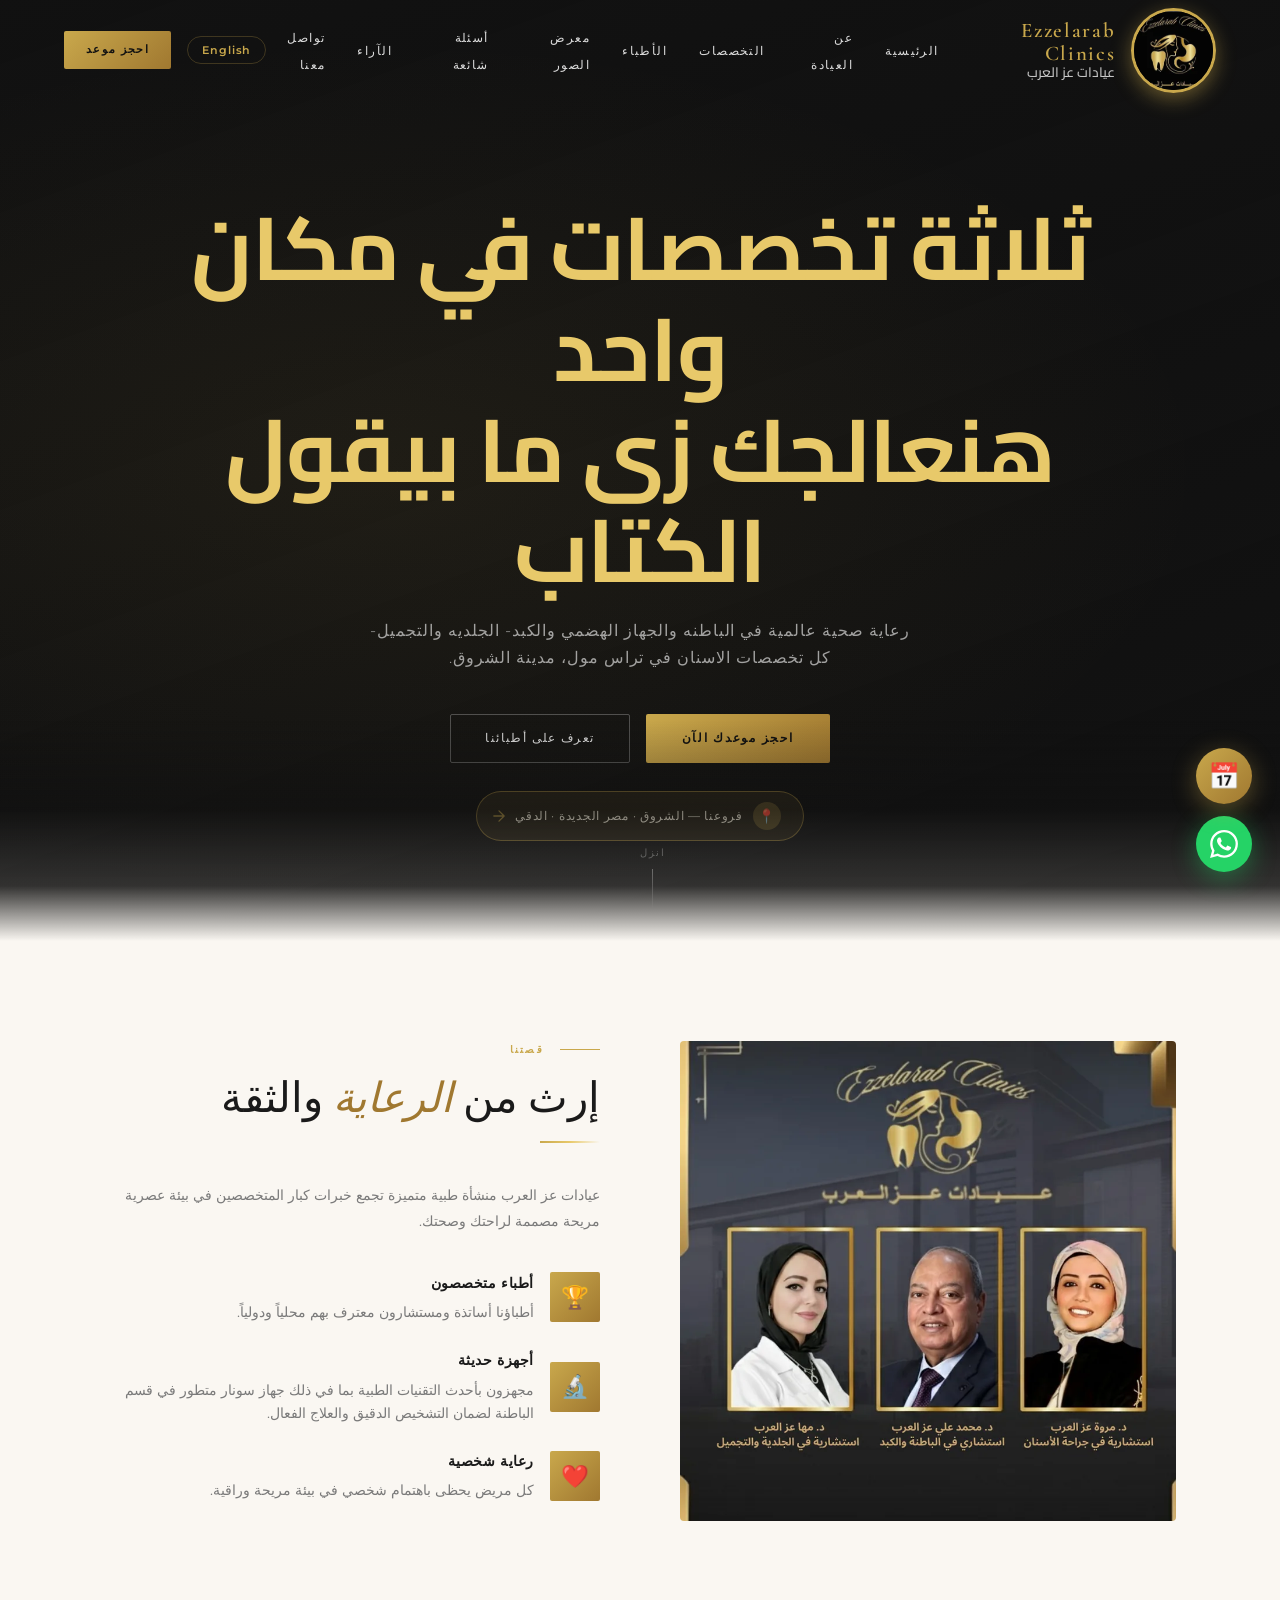
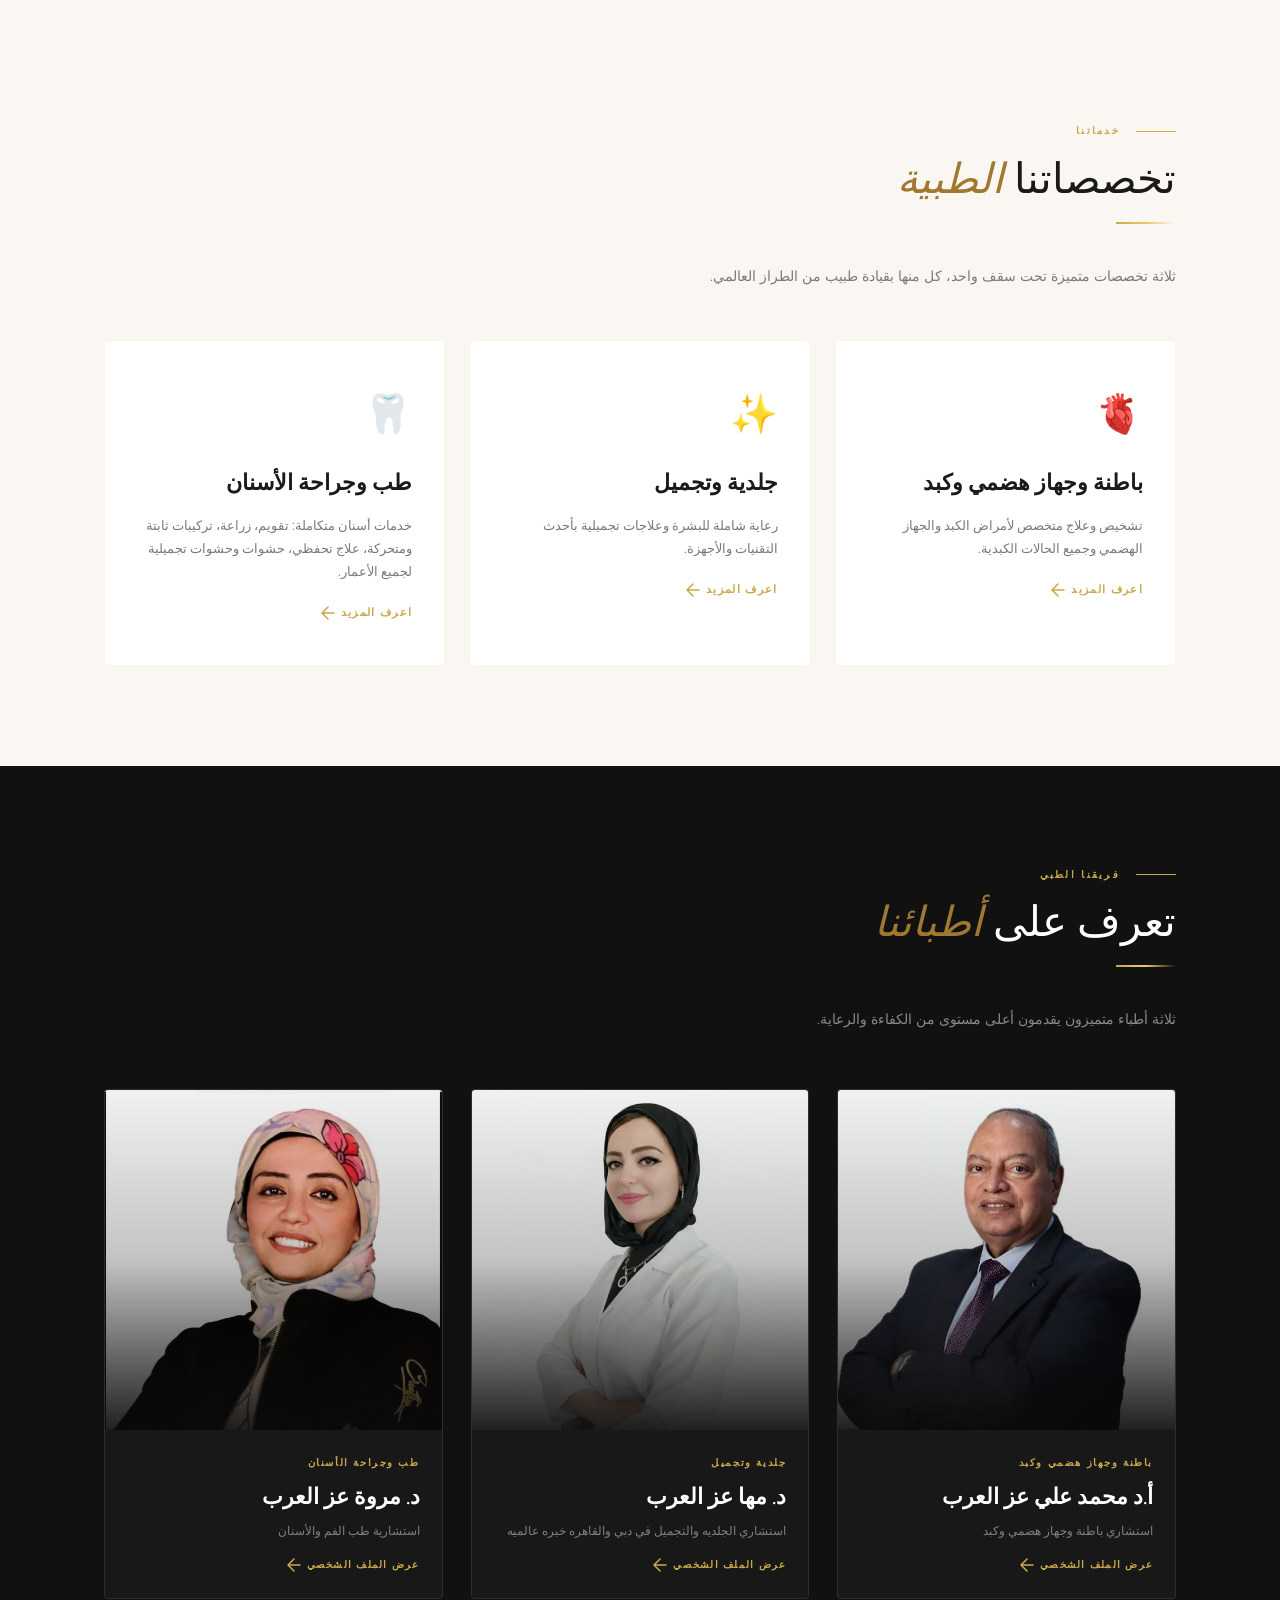
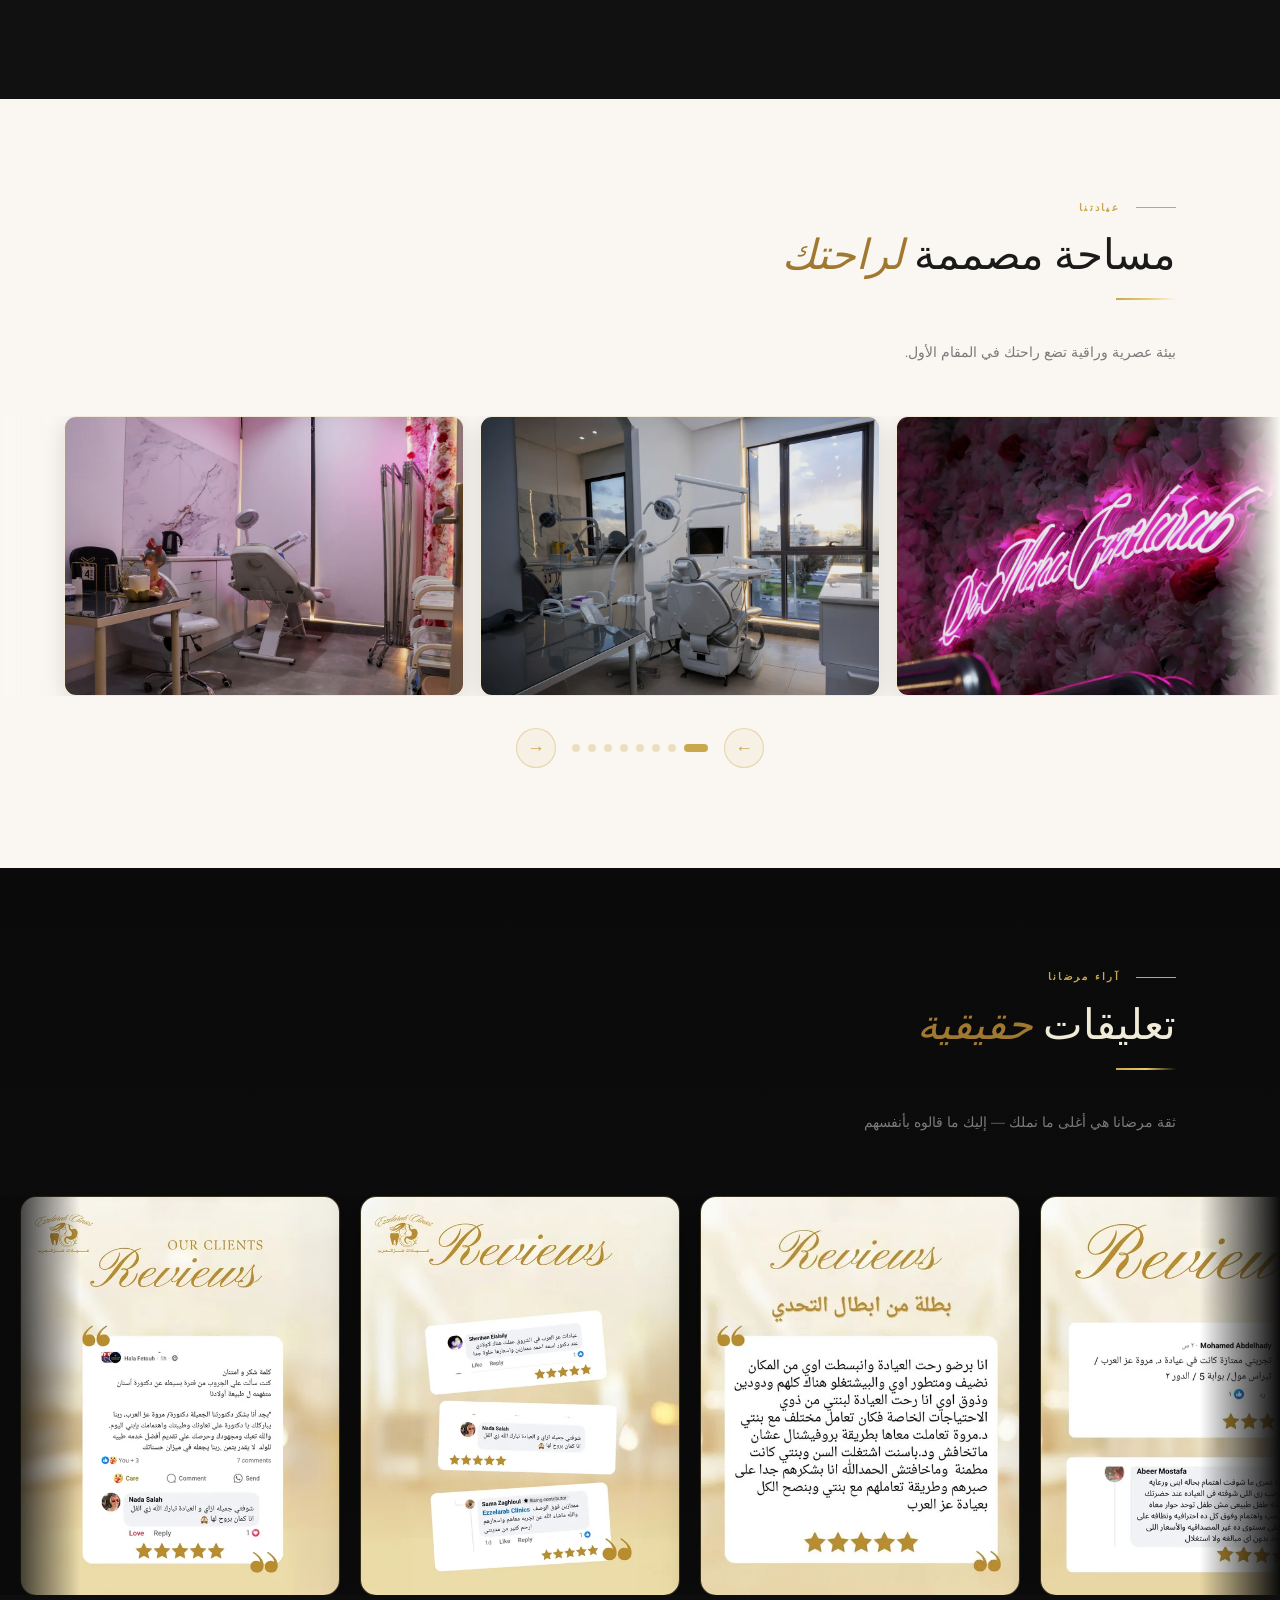
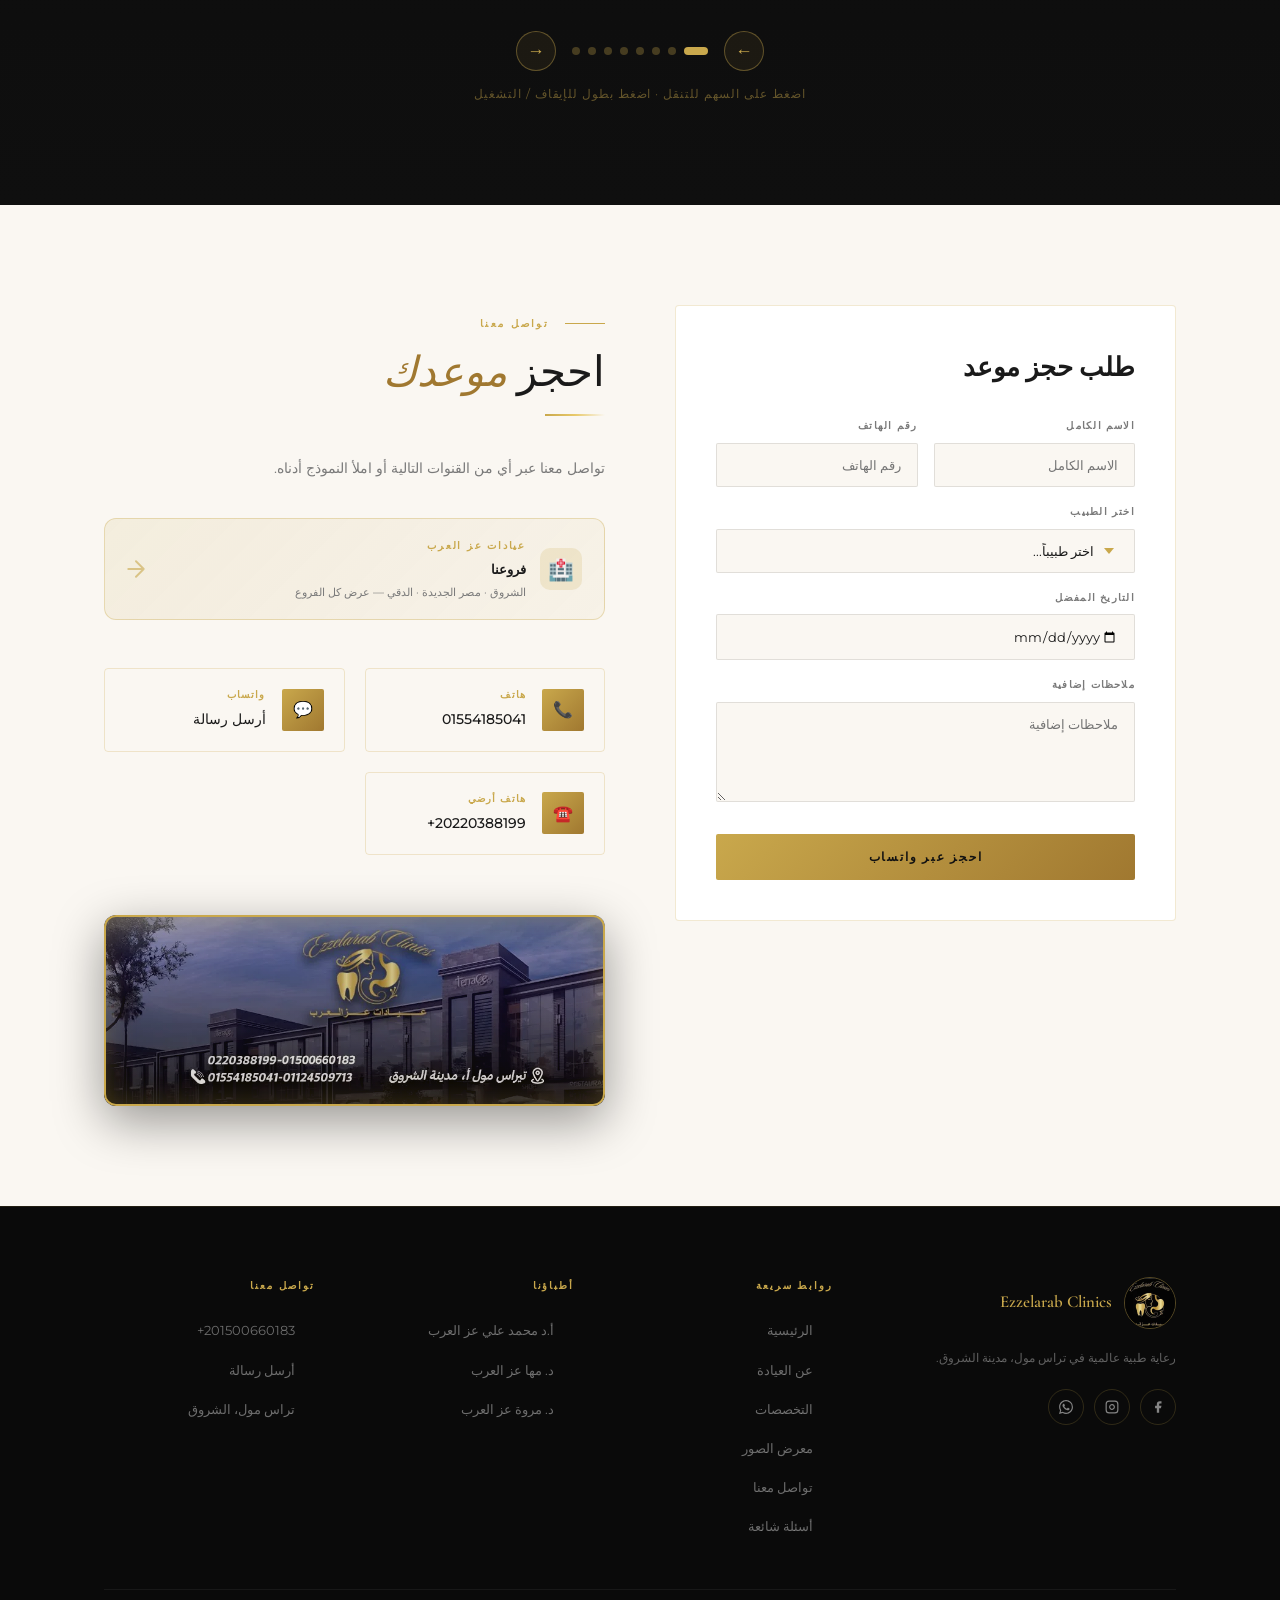
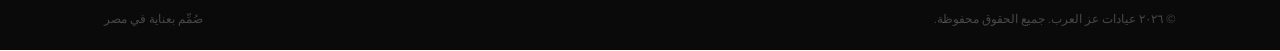
==== commit e113ca16: "update numbers" ====
--- a/index.html
+++ b/index.html
@@ -673,7 +673,7 @@
           </a>
           <div class="booking-contact-row">
             <a href="tel:+201500660183" class="booking-contact-item"><div class="contact-icon-box">📞</div><div class="contact-text"><span data-i18n="bk_c1_label"></span><strong data-i18n="bk_c1_val"></strong></div></a>
-            <a href="https://wa.me/201554185041" target="_blank" class="booking-contact-item"><div class="contact-icon-box">💬</div><div class="contact-text"><span data-i18n="bk_c2_label"></span><strong data-i18n="bk_c2_val"></strong></div></a>
+            <a href="https://wa.me/201500660183" target="_blank" class="booking-contact-item"><div class="contact-icon-box">💬</div><div class="contact-text"><span data-i18n="bk_c2_label"></span><strong data-i18n="bk_c2_val"></strong></div></a>
             <a href="tel:+20220388199" class="booking-contact-item"><div class="contact-icon-box">☎️</div><div class="contact-text"><span data-i18n="bk_c4_label"></span><strong data-i18n="bk_c4_val"></strong></div></a>
           </div>
           <a href="https://maps.google.com/?q=Terrace+Mall+El-Shorouk" target="_blank" class="location-image reveal reveal-delay-2" style="margin-top:40px;border-radius:12px;overflow:hidden;position:relative;box-shadow:0 15px 50px rgba(0,0,0,0.4);display:block;cursor:pointer;transition:all 0.3s ease;">
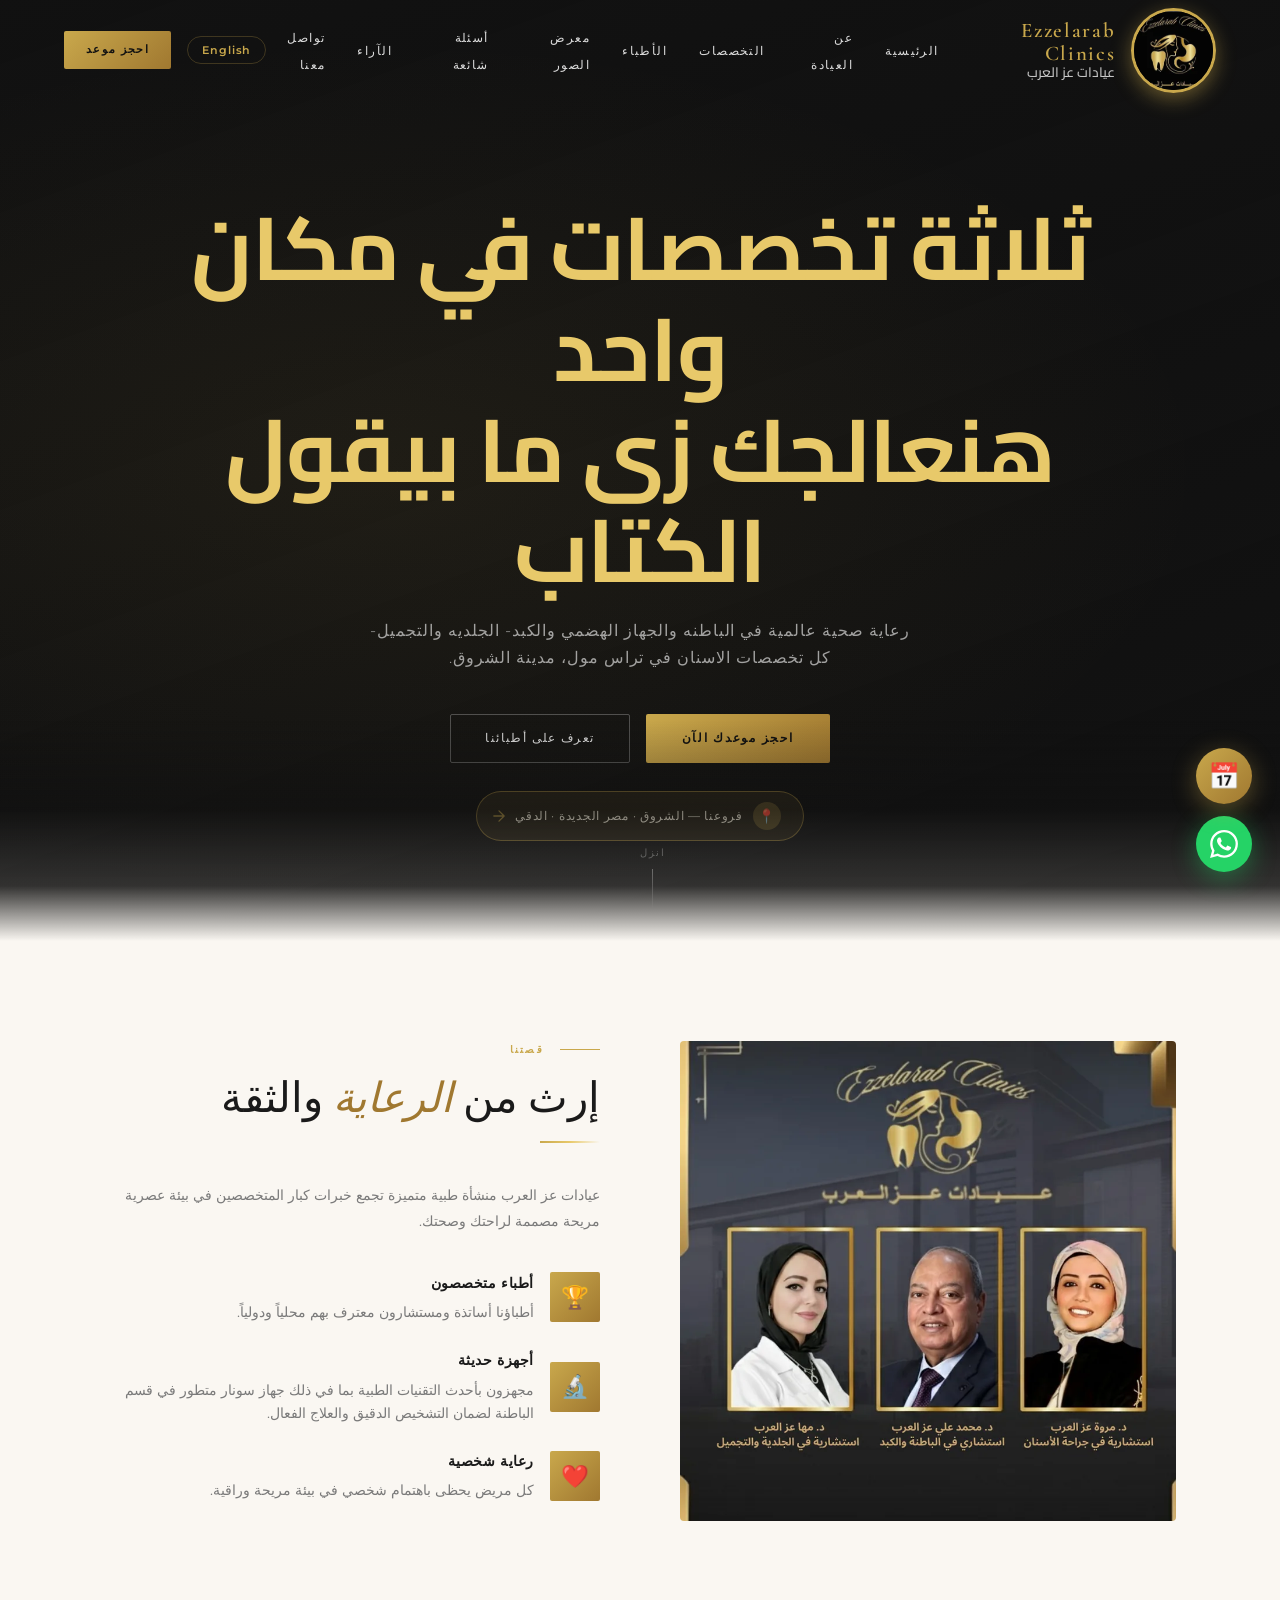
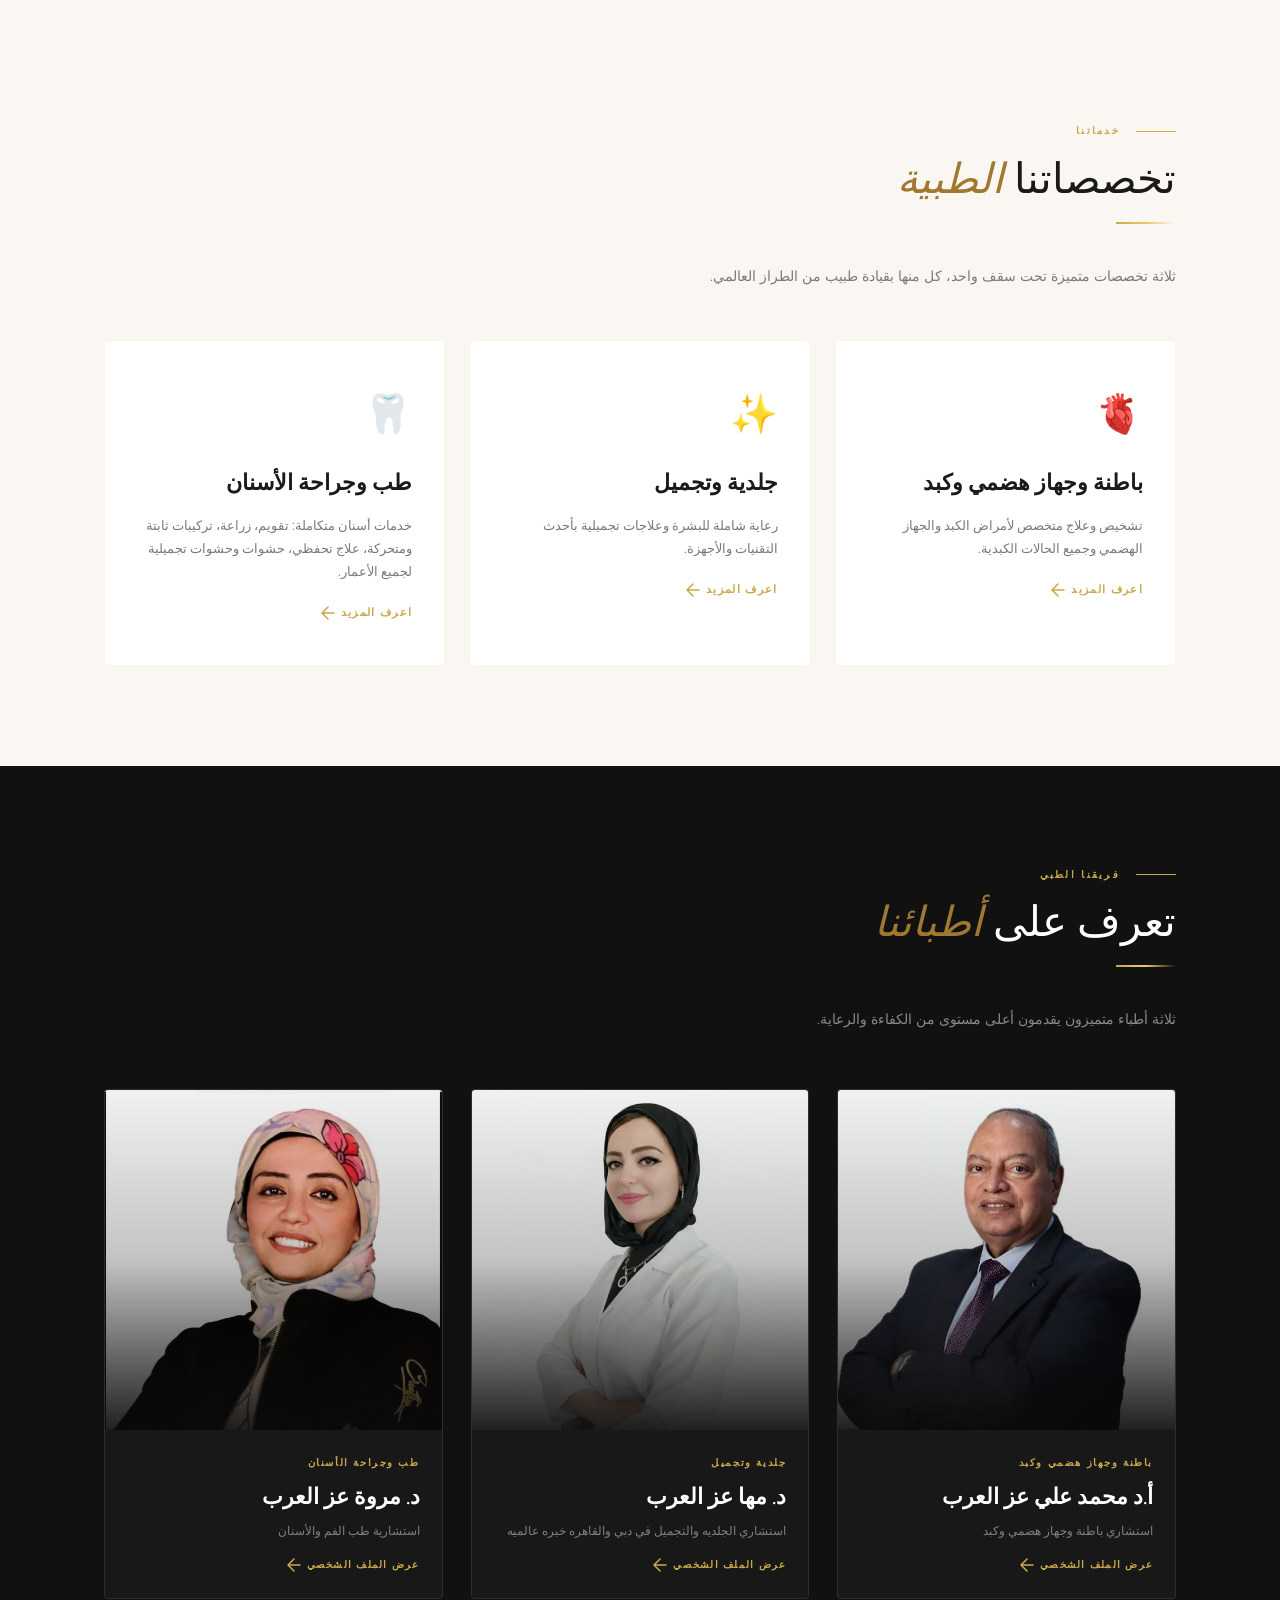
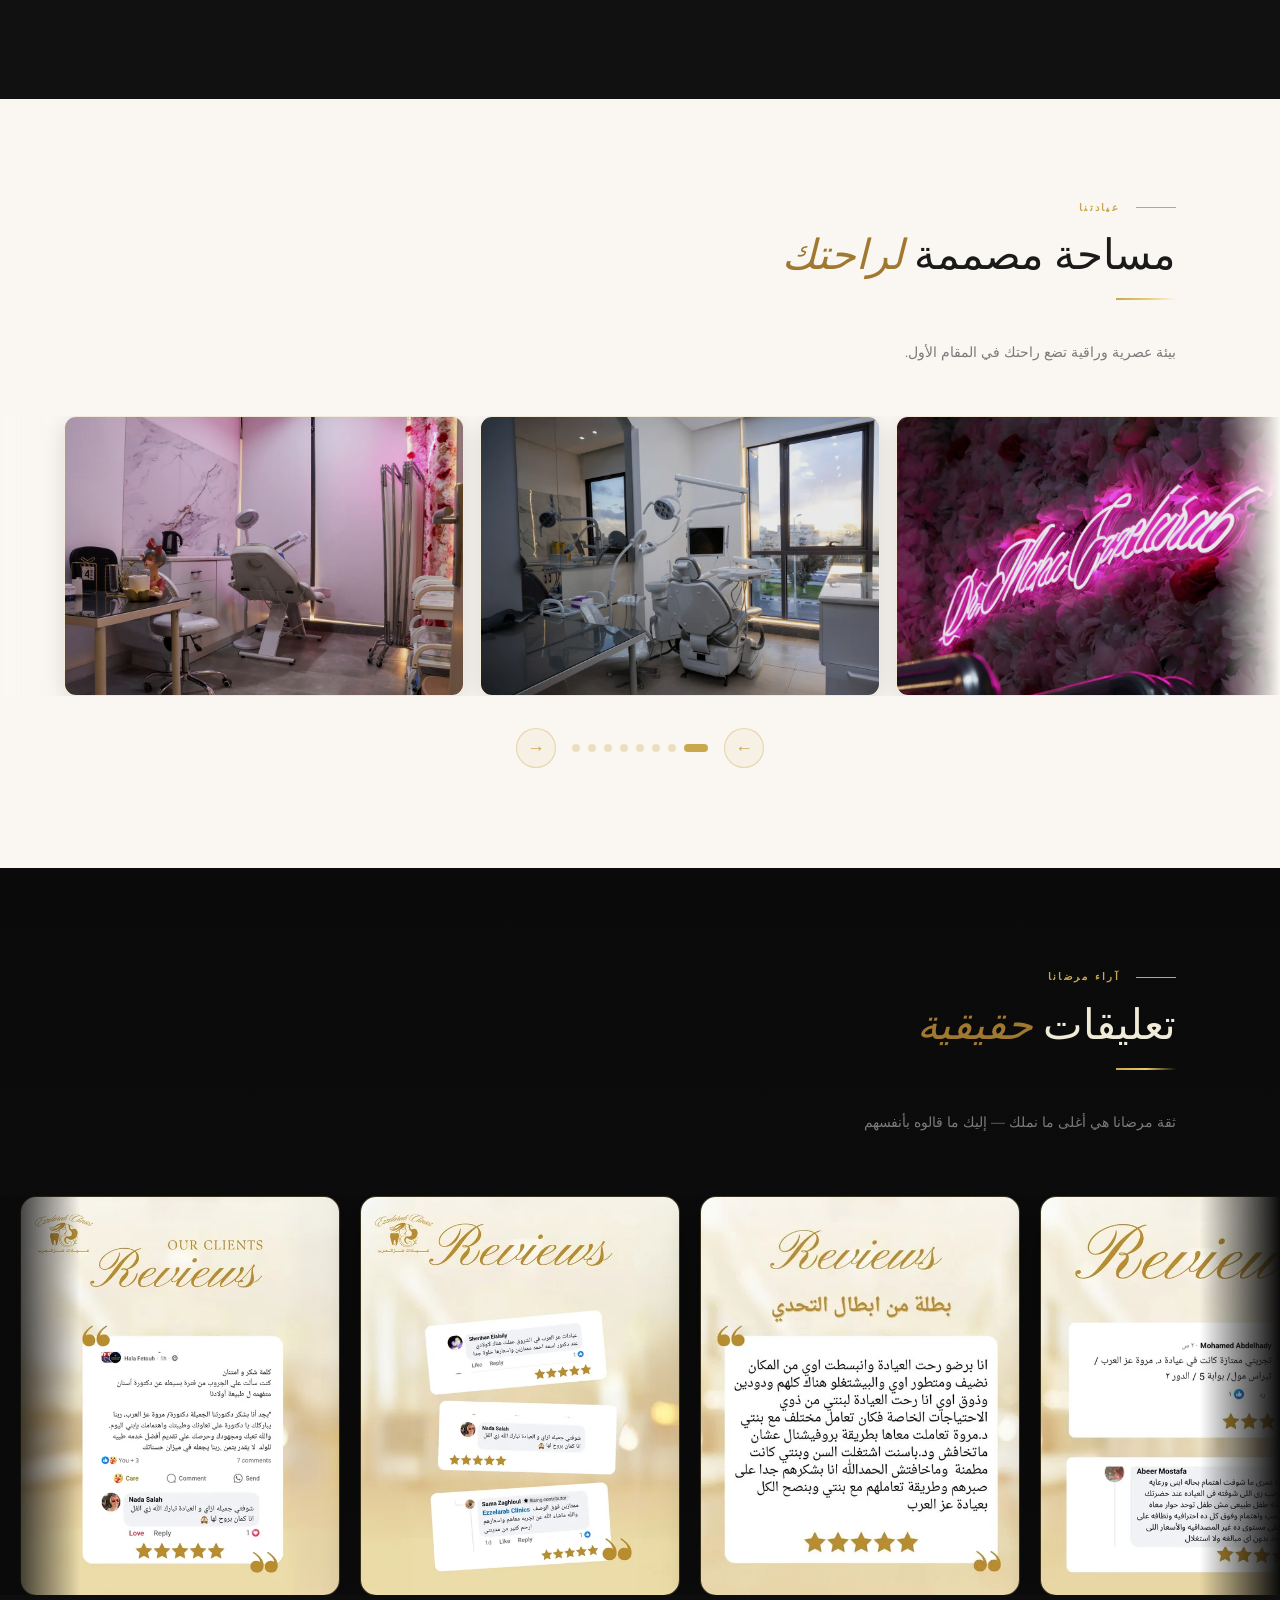
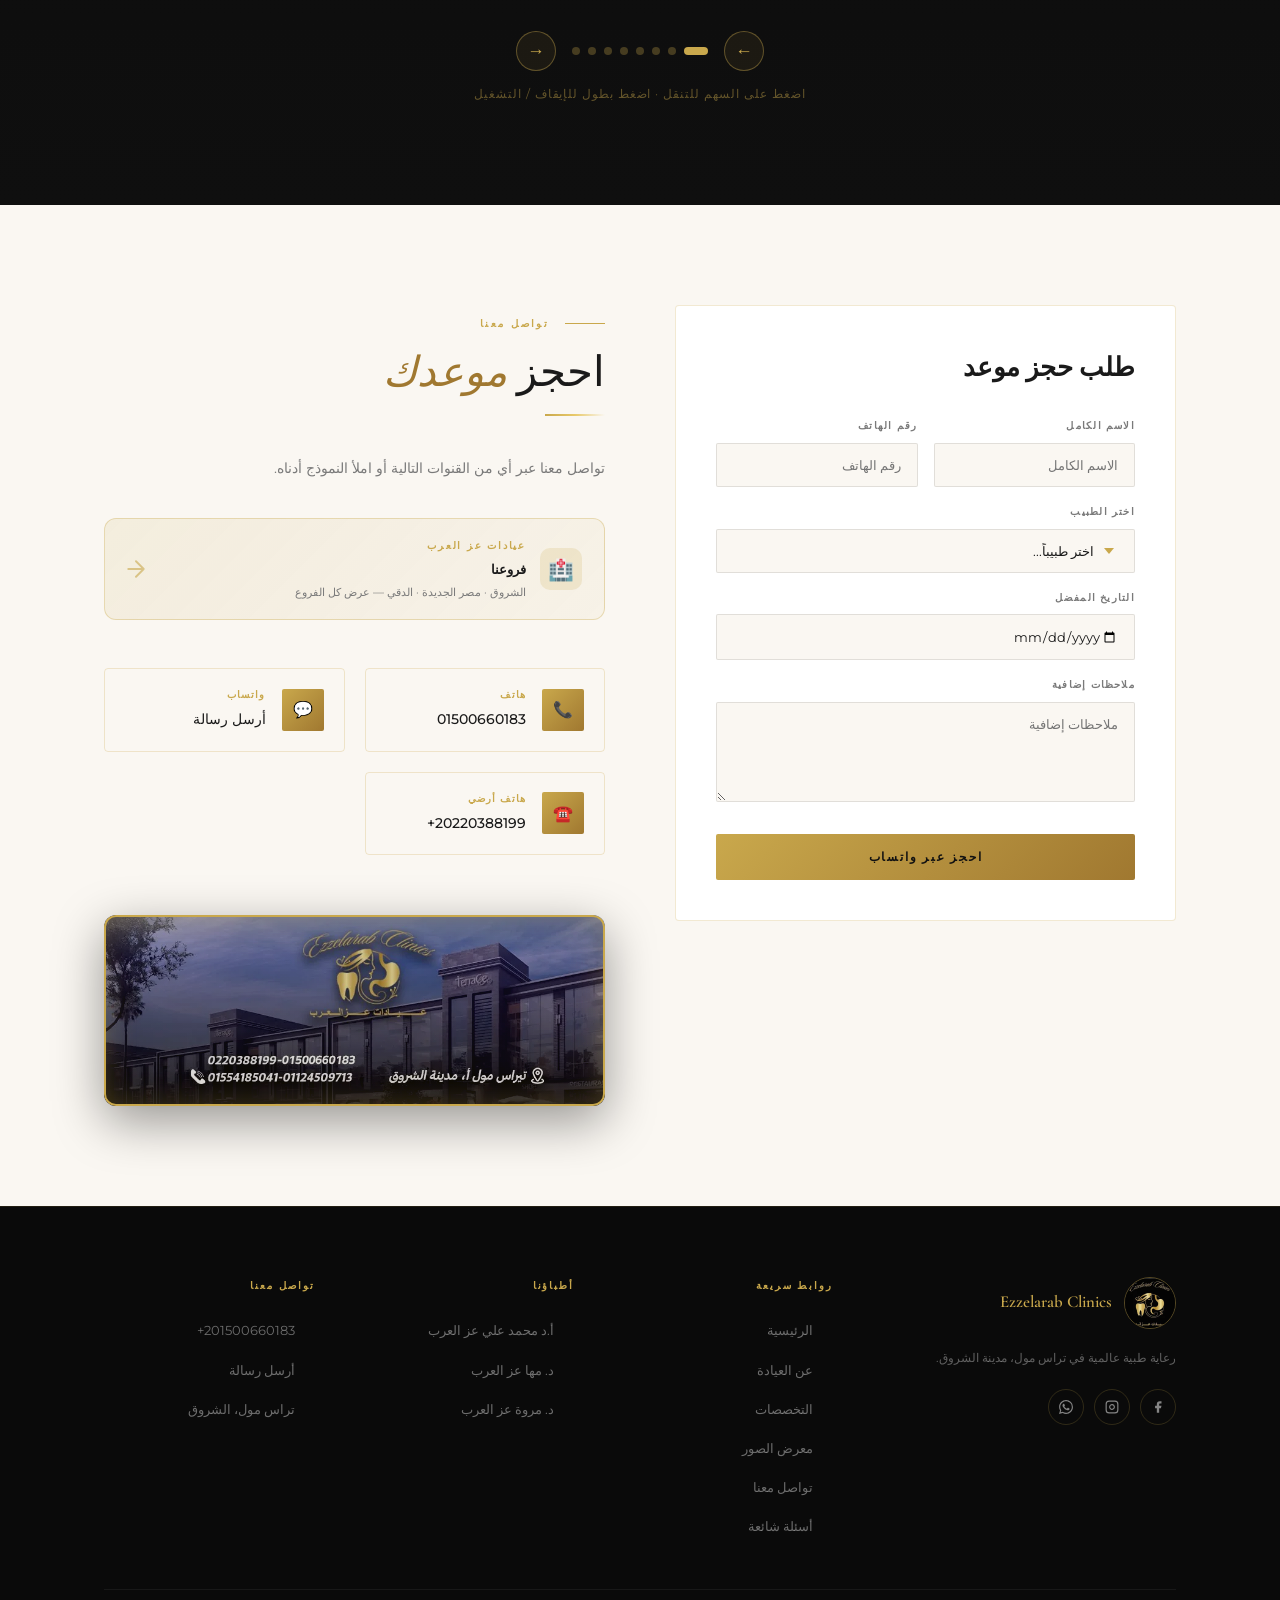
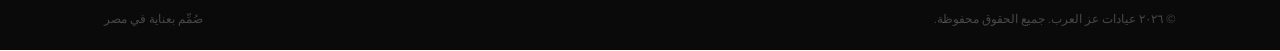
==== commit 40891076: "update phone number" ====
--- a/index.html
+++ b/index.html
@@ -52,7 +52,7 @@
       "name": "إزاي أحجز موعد؟",
       "acceptedAnswer": {
         "@type": "Answer",
-        "text": "تقدر تحجز موعدك عن طريق نموذج الحجز في الموقع، أو على رقم 01554185041، أو عبر WhatsApp على نفس الرقم، أو على الأرضي 0220388199."
+        "text": "تقدر تحجز موعدك عن طريق نموذج الحجز في الموقع، أو على رقم 01500660183 أو عبر WhatsApp على نفس الرقم، أو على الأرضي 0220388199."
       }
     },
     {
